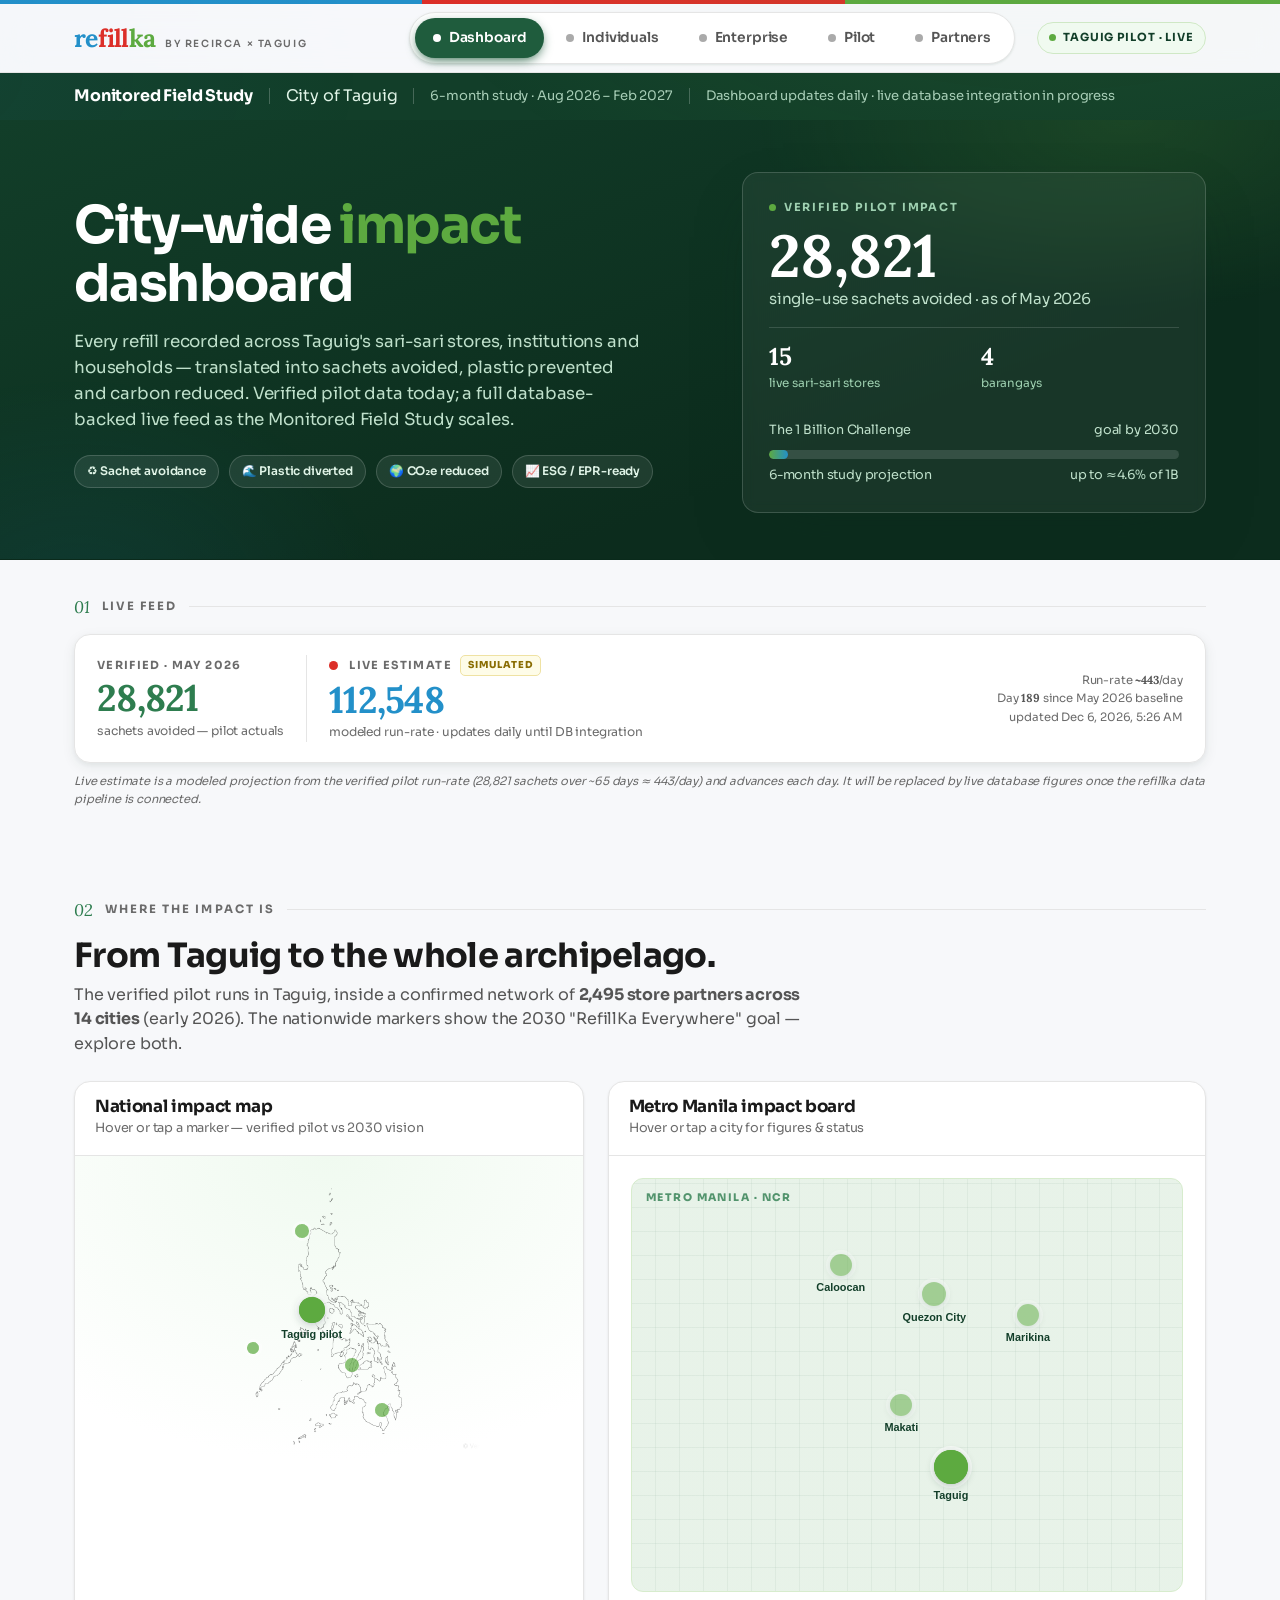
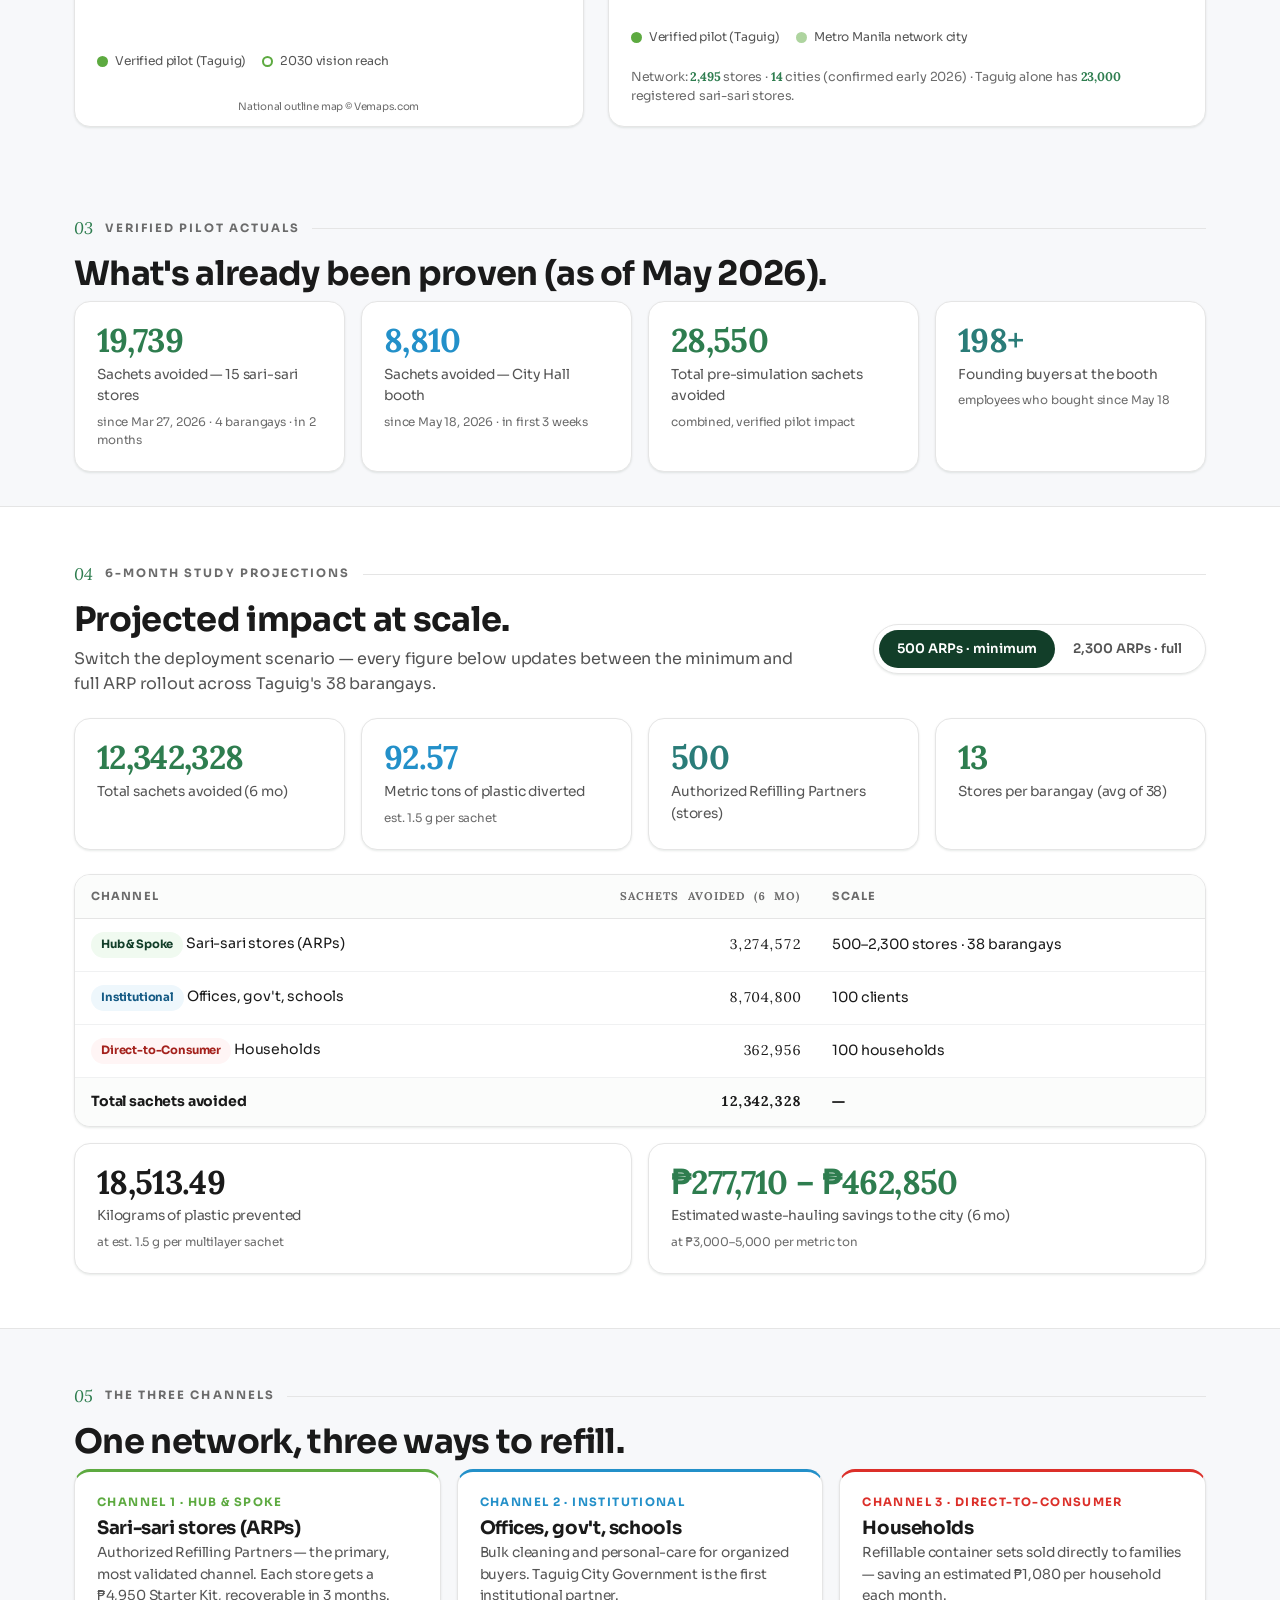
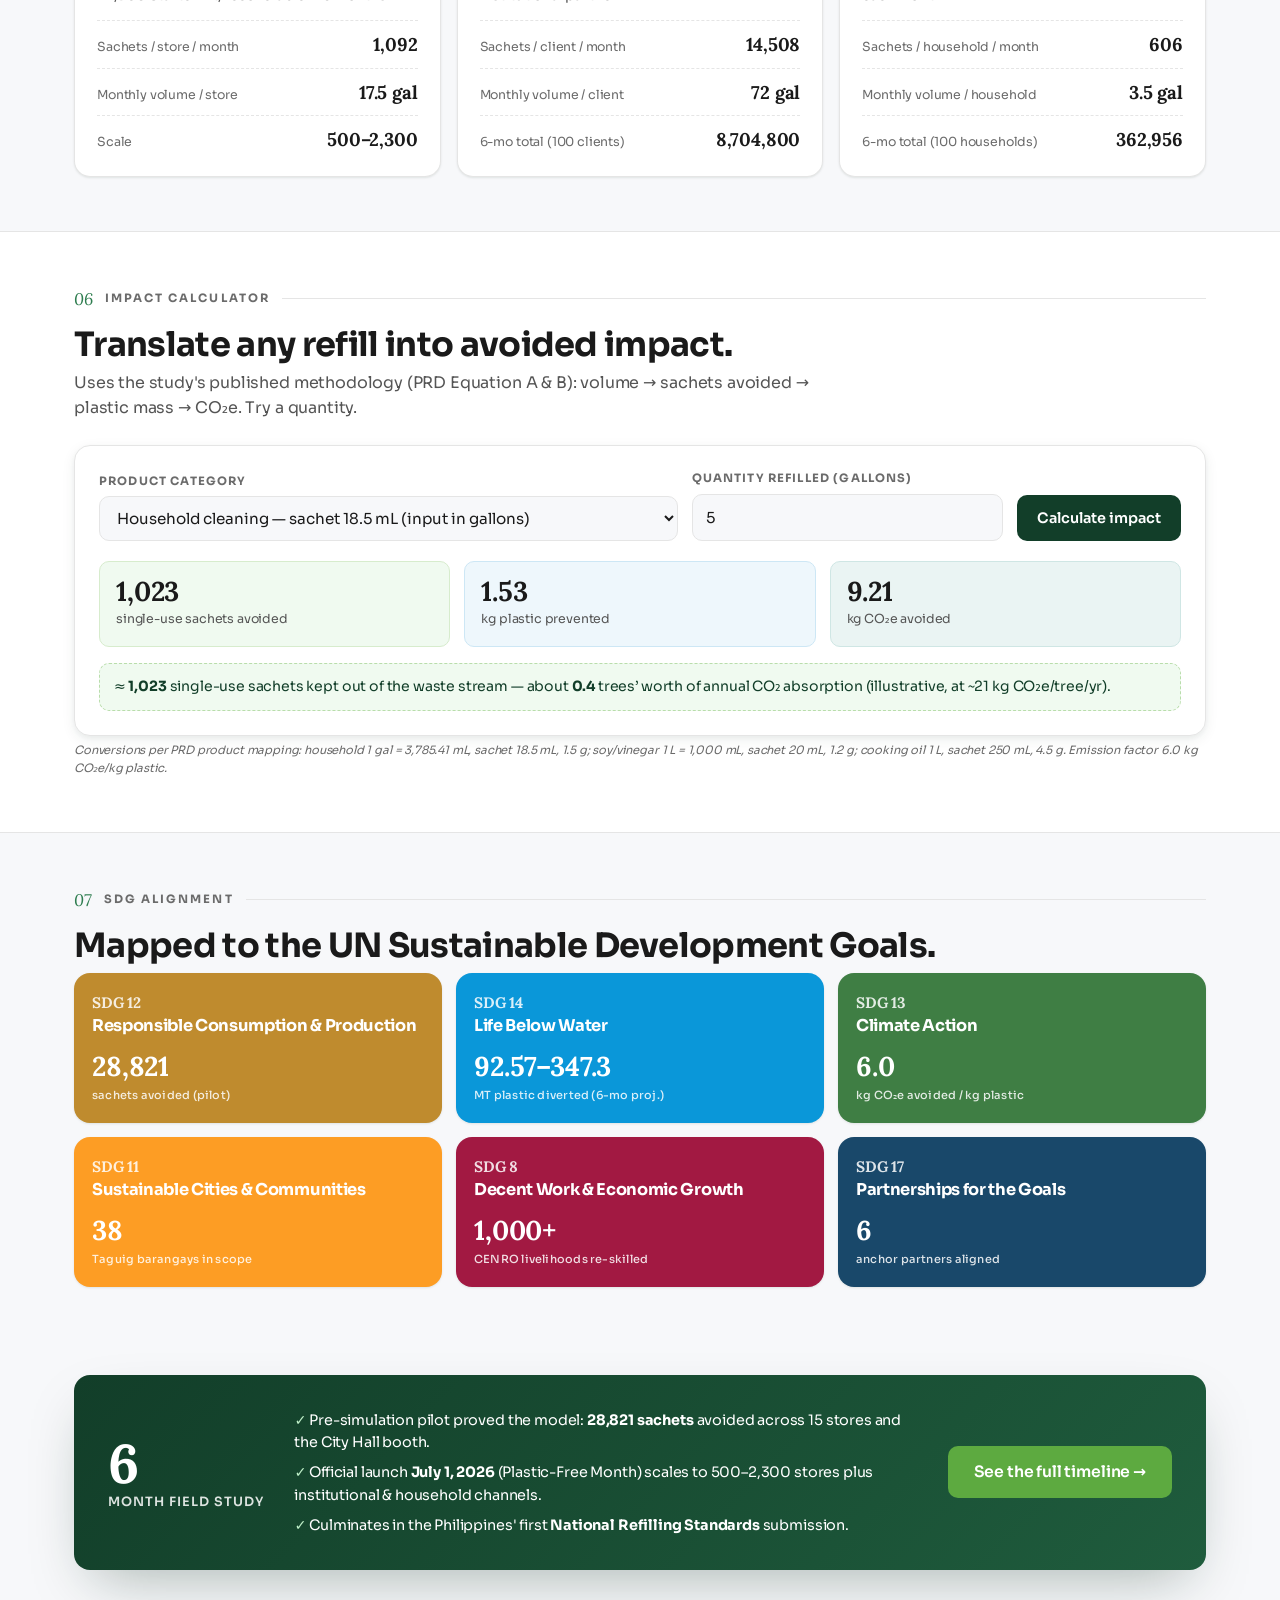
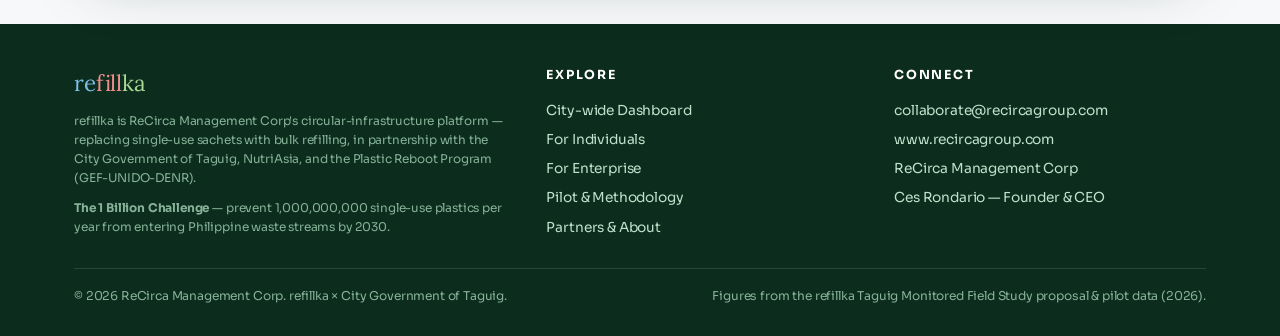
==== dashboard.html @ 2cb36edc "refillka × Taguig — stakeholder-ready public impact site Multi-page static site (Home, Dashboard, In" ====
<!DOCTYPE html>
<html lang="en">
<head>
  <meta charset="UTF-8">
  <meta name="viewport" content="width=device-width, initial-scale=1.0">
  <title>City-wide Impact Dashboard — refillka × Taguig</title>
  <meta name="description" content="Live, city-wide refilling impact for the refillka × Taguig Monitored Field Study: verified pilot actuals, 6-month projections, channel breakdown, an impact calculator, the interactive Philippines impact map, and SDG alignment.">
  <link rel="icon" href="assets/favicon.svg" type="image/svg+xml">
  <link rel="preconnect" href="https://fonts.googleapis.com">
  <link rel="preconnect" href="https://fonts.gstatic.com" crossorigin>
  <link href="https://fonts.googleapis.com/css2?family=Lora:ital,wght@0,500;0,600;0,700;1,500;1,600&family=Sora:wght@400;500;600;700;800&display=swap" rel="stylesheet">
  <link rel="stylesheet" href="styles.css">
</head>
<body>
  <div class="accent-bar"></div>
  <header class="site-header">
    <div class="wrap header-inner">
      <a href="index.html" class="brand" aria-label="refillka home">
        <span class="wordmark"><span class="re">re</span><span class="fill">fill</span><span class="ka">ka</span></span>
        <span class="by">by ReCirca × Taguig</span>
      </a>
      <nav class="tabs" aria-label="Primary">
        <a href="dashboard.html"   class="tab active" data-tab="dashboard" aria-current="page"><span class="dot"></span>Dashboard</a>
        <a href="individuals.html" class="tab" data-tab="individuals"><span class="dot"></span>Individuals</a>
        <a href="enterprise.html"  class="tab" data-tab="enterprise"><span class="dot"></span>Enterprise</a>
        <a href="pilot.html"       class="tab" data-tab="pilot"><span class="dot"></span>Pilot</a>
        <a href="partners.html"    class="tab" data-tab="partners"><span class="dot"></span>Partners</a>
      </nav>
      <span class="pilot-badge"><span class="live"></span>Taguig Pilot · Live</span>
    </div>
  </header>

  <div class="context-strip">
    <div class="wrap">
      <strong>Monitored Field Study</strong>
      <span class="sep"></span><span>City of Taguig</span>
      <span class="sep"></span><span class="muted">6-month study · Aug 2026 – Feb 2027</span>
      <span class="sep"></span><span class="muted">Dashboard updates daily · live database integration in progress</span>
    </div>
  </div>

  <main>
    <!-- HERO -->
    <section class="hero">
      <div class="wrap">
        <div class="hero-grid">
          <div>
            <h1 data-reveal>City-wide <span class="accent">impact</span> dashboard</h1>
            <p class="lead" data-reveal data-reveal-delay="100">Every refill recorded across Taguig's sari-sari stores, institutions and households — translated into sachets avoided, plastic prevented and carbon reduced. Verified pilot data today; a full database-backed live feed as the Monitored Field Study scales.</p>
            <div class="tags" data-reveal data-reveal-delay="180">
              <span class="tag">♻️ Sachet avoidance</span>
              <span class="tag">🌊 Plastic diverted</span>
              <span class="tag">🌍 CO₂e reduced</span>
              <span class="tag">📈 ESG / EPR-ready</span>
            </div>
          </div>
          <div class="counter-card" data-reveal data-reveal-delay="120">
            <div class="kicker"><span class="live"></span> Verified pilot impact</div>
            <div class="big serif" data-count="28821">28,821</div>
            <div class="unit">single-use sachets avoided · as of May 2026</div>
            <div class="sub">
              <div><b data-count="15">15</b><span>live sari-sari stores</span></div>
              <div><b data-count="4">4</b><span>barangays</span></div>
            </div>
            <div class="challenge">
              <div class="row"><span>The 1 Billion Challenge</span><span>goal by 2030</span></div>
              <div class="bar"><div class="fill" data-pct="4.63"></div></div>
              <div class="row" style="margin-top:7px"><span>6-month study projection</span><span>up to ≈4.6% of 1B</span></div>
            </div>
          </div>
        </div>
      </div>
    </section>

    <!-- LIVE TICKER -->
    <section class="block tight">
      <div class="wrap">
        <div class="eyebrow"><span class="num">01</span><span class="label">Live feed</span><span class="line"></span></div>
        <div data-live-ticker data-reveal></div>
      </div>
    </section>

    <!-- IMPACT MAP -->
    <section class="block">
      <div class="wrap">
        <div class="eyebrow"><span class="num">02</span><span class="label">Where the impact is</span><span class="line"></span></div>
        <h2 class="sec-title">From Taguig to the whole archipelago.</h2>
        <p class="sec-sub mb-24">The verified pilot runs in Taguig, inside a confirmed network of <strong>2,495 store partners across 14 cities</strong> (early 2026). The nationwide markers show the 2030 "RefillKa Everywhere" goal — explore both.</p>
        <div class="map-grid">
          <div class="map-card" data-reveal>
            <div class="mc-head"><h3>National impact map</h3><p>Hover or tap a marker — verified pilot vs 2030 vision</p></div>
            <figure class="nat-fig">
              <div class="nat-img" data-ph-map>
                <img src="assets/PH_Map.png" alt="Map of the Philippines showing the Taguig pilot and nationwide RefillKa Everywhere vision markers">
              </div>
            </figure>
            <div class="map-legend">
              <span class="lg"><i style="background:var(--green)"></i> Verified pilot (Taguig)</span>
              <span class="lg"><i style="border:2px solid var(--green); background:transparent"></i> 2030 vision reach</span>
            </div>
            <p class="nat-credit">National outline map © Vemaps.com</p>
          </div>
          <div class="map-card" data-reveal data-reveal-delay="120">
            <div class="mc-head"><h3>Metro Manila impact board</h3><p>Hover or tap a city for figures &amp; status</p></div>
            <div class="metro-wrap" data-metro-map></div>
            <div class="map-legend">
              <span class="lg"><i style="background:var(--green)"></i> Verified pilot (Taguig)</span>
              <span class="lg"><i style="background:var(--green); opacity:.5"></i> Metro Manila network city</span>
            </div>
            <p class="map-foot">Network: <b>2,495</b> stores · <b>14</b> cities (confirmed early 2026) · Taguig alone has <b>23,000</b> registered sari-sari stores.</p>
          </div>
        </div>
      </div>
    </section>

    <!-- PILOT ACTUALS -->
    <section class="block tight">
      <div class="wrap">
        <div class="eyebrow"><span class="num">03</span><span class="label">Verified pilot actuals</span><span class="line"></span></div>
        <h2 class="sec-title mb-24">What's already been proven (as of May 2026).</h2>
        <div class="stat-grid cols-4">
          <div class="card metric accent-green" data-reveal><div class="val serif" data-count="19927">19,927</div><div class="lbl">Sachets avoided — 15 sari-sari stores</div><div class="note">since Mar 27, 2026 · 4 barangays · in 2 months</div></div>
          <div class="card metric accent-blue" data-reveal><div class="val serif" data-count="8894">8,894</div><div class="lbl">Sachets avoided — City Hall booth</div><div class="note">since May 18, 2026 · in first 3 weeks</div></div>
          <div class="card metric accent-green" data-reveal><div class="val serif" data-count="28821">28,821</div><div class="lbl">Total pre-simulation sachets avoided</div><div class="note">combined, verified pilot impact</div></div>
          <div class="card metric accent-teal" data-reveal><div class="val serif" data-count="200" data-suffix="+">200+</div><div class="lbl">Founding buyers at the booth</div><div class="note">employees who bought since May 18</div></div>
        </div>
      </div>
    </section>

    <!-- PROJECTIONS + SCENARIO -->
    <section class="block" style="background:#fff; border-top:1px solid var(--border); border-bottom:1px solid var(--border);">
      <div class="wrap">
        <div class="eyebrow"><span class="num">04</span><span class="label">6-month study projections</span><span class="line"></span></div>
        <div class="scenario-head">
          <div>
            <h2 class="sec-title">Projected impact at scale.</h2>
            <p class="sec-sub">Switch the deployment scenario — every figure below updates between the minimum and full ARP rollout across Taguig's 38 barangays.</p>
          </div>
          <div class="scenario" role="group" aria-label="Deployment scenario">
            <button data-scenario="500" class="active">500 ARPs · minimum</button>
            <button data-scenario="2300">2,300 ARPs · full</button>
          </div>
        </div>
        <div class="stat-grid cols-4 mb-24">
          <div class="card metric accent-green" data-reveal><div class="val serif" data-scn data-v500="12,342,328" data-v2300="46,303,400">12,342,328</div><div class="lbl">Total sachets avoided (6 mo)</div></div>
          <div class="card metric accent-blue" data-reveal><div class="val serif" data-scn data-v500="92.57" data-v2300="347.3">92.57</div><div class="lbl">Metric tons of plastic diverted</div><div class="note">est. 1.5 g per sachet</div></div>
          <div class="card metric accent-teal" data-reveal><div class="val serif" data-scn data-v500="500" data-v2300="2,300">500</div><div class="lbl">Authorized Refilling Partners (stores)</div></div>
          <div class="card metric accent-green" data-reveal><div class="val serif" data-scn data-v500="13" data-v2300="60">13</div><div class="lbl">Stores per barangay (avg of 38)</div></div>
        </div>
        <div class="table-wrap" data-reveal>
          <table>
            <thead><tr><th>Channel</th><th class="num">Sachets avoided (6 mo)</th><th>Scale</th></tr></thead>
            <tbody>
              <tr><td><span class="pill green">Hub &amp; Spoke</span> Sari-sari stores (ARPs)</td><td class="num" data-scn data-v500="3,274,572" data-v2300="15,069,600">3,274,572</td><td>500–2,300 stores · 38 barangays</td></tr>
              <tr><td><span class="pill blue">Institutional</span> Offices, gov't, schools</td><td class="num">8,704,800</td><td>100 clients</td></tr>
              <tr><td><span class="pill red">Direct-to-Consumer</span> Households</td><td class="num">362,956</td><td>100 households</td></tr>
              <tr style="font-weight:700; background:#fbfcfb;"><td>Total sachets avoided</td><td class="num" data-scn data-v500="12,342,328" data-v2300="46,303,400">12,342,328</td><td>—</td></tr>
            </tbody>
          </table>
        </div>
        <div class="stat-grid cols-2 mt-16">
          <div class="card metric" data-reveal><div class="val serif" data-scn data-v500="18,513.49" data-v2300="69,455.10">18,513.49</div><div class="lbl">Kilograms of plastic prevented</div><div class="note">at est. 1.5 g per multilayer sachet</div></div>
          <div class="card metric accent-green" data-reveal><div class="val serif"><span data-scn data-v500="₱277,710 – ₱462,850" data-v2300="₱1,041,900 – ₱1,736,500">₱277,710 – ₱462,850</span></div><div class="lbl">Estimated waste-hauling savings to the city (6 mo)</div><div class="note">at ₱3,000–5,000 per metric ton</div></div>
        </div>
      </div>
    </section>

    <!-- CHANNELS -->
    <section class="block">
      <div class="wrap">
        <div class="eyebrow"><span class="num">05</span><span class="label">The three channels</span><span class="line"></span></div>
        <h2 class="sec-title mb-24">One network, three ways to refill.</h2>
        <div class="stat-grid cols-3">
          <div class="card chan hub lift" data-reveal>
            <div class="tagline">Channel 1 · Hub &amp; Spoke</div>
            <h3>Sari-sari stores (ARPs)</h3>
            <p class="desc">Authorized Refilling Partners — the primary, most validated channel. Each store gets a ₱4,950 Starter Kit, recoverable in 3 months.</p>
            <div class="kv">
              <div><span>Sachets / store / month</span><b>1,092</b></div>
              <div><span>Monthly volume / store</span><b>17.5 gal</b></div>
              <div><span>Scale</span><b>500–2,300</b></div>
            </div>
          </div>
          <div class="card chan inst lift" data-reveal data-reveal-delay="90">
            <div class="tagline">Channel 2 · Institutional</div>
            <h3>Offices, gov't, schools</h3>
            <p class="desc">Bulk cleaning and personal-care for organized buyers. Taguig City Government is the first institutional partner.</p>
            <div class="kv">
              <div><span>Sachets / client / month</span><b>14,508</b></div>
              <div><span>Monthly volume / client</span><b>72 gal</b></div>
              <div><span>6-mo total (100 clients)</span><b>8,704,800</b></div>
            </div>
          </div>
          <div class="card chan dtc lift" data-reveal data-reveal-delay="180">
            <div class="tagline">Channel 3 · Direct-to-Consumer</div>
            <h3>Households</h3>
            <p class="desc">Refillable container sets sold directly to families — saving an estimated ₱1,080 per household each month.</p>
            <div class="kv">
              <div><span>Sachets / household / month</span><b>606</b></div>
              <div><span>Monthly volume / household</span><b>3.5 gal</b></div>
              <div><span>6-mo total (100 households)</span><b>362,956</b></div>
            </div>
          </div>
        </div>
      </div>
    </section>

    <!-- CALCULATOR -->
    <section class="block" style="background:#fff; border-top:1px solid var(--border); border-bottom:1px solid var(--border);">
      <div class="wrap">
        <div class="eyebrow"><span class="num">06</span><span class="label">Impact calculator</span><span class="line"></span></div>
        <h2 class="sec-title">Translate any refill into avoided impact.</h2>
        <p class="sec-sub mb-24">Uses the study's published methodology (PRD Equation A &amp; B): volume → sachets avoided → plastic mass → CO₂e. Try a quantity.</p>
        <div class="calc" data-reveal>
          <div class="controls">
            <div class="field">
              <label for="calc-product">Product category</label>
              <select id="calc-product">
                <option value="household">Household cleaning — sachet 18.5 mL (input in gallons)</option>
                <option value="condiments">Soy sauce / vinegar — sachet 20 mL (input in liters)</option>
                <option value="oil">Cooking oil — sachet 250 mL (input in liters)</option>
              </select>
            </div>
            <div class="field">
              <label for="calc-qty">Quantity refilled (<span id="calc-unit">gallons</span>)</label>
              <input id="calc-qty" type="number" min="0" step="0.5" value="5" inputmode="decimal">
            </div>
            <button class="btn" id="calc-go" type="button">Calculate impact</button>
          </div>
          <div class="calc-out">
            <div class="o"><b id="out-sachets">—</b><span>single-use sachets avoided</span></div>
            <div class="o blue"><b id="out-plastic">—</b><span>kg plastic prevented</span></div>
            <div class="o teal"><b id="out-co2">—</b><span>kg CO₂e avoided</span></div>
          </div>
          <p class="equiv" id="calc-equiv"></p>
        </div>
        <p class="src">Conversions per PRD product mapping: household 1 gal = 3,785.41 mL, sachet 18.5 mL, 1.5 g; soy/vinegar 1 L = 1,000 mL, sachet 20 mL, 1.2 g; cooking oil 1 L, sachet 250 mL, 4.5 g. Emission factor 6.0 kg CO₂e/kg plastic.</p>
      </div>
    </section>

    <!-- SDG -->
    <section class="block">
      <div class="wrap">
        <div class="eyebrow"><span class="num">07</span><span class="label">SDG alignment</span><span class="line"></span></div>
        <h2 class="sec-title mb-24">Mapped to the UN Sustainable Development Goals.</h2>
        <div class="sdg-grid">
          <div class="sdg" style="background:#BF8B2E" data-reveal><div><span class="n">SDG 12</span><h4>Responsible Consumption &amp; Production</h4></div><div class="hl">28,821<small>sachets avoided (pilot)</small></div></div>
          <div class="sdg" style="background:#0A97D9" data-reveal data-reveal-delay="60"><div><span class="n">SDG 14</span><h4>Life Below Water</h4></div><div class="hl">92.57–347.3<small>MT plastic diverted (6-mo proj.)</small></div></div>
          <div class="sdg" style="background:#3F7E44" data-reveal data-reveal-delay="120"><div><span class="n">SDG 13</span><h4>Climate Action</h4></div><div class="hl">6.0<small>kg CO₂e avoided / kg plastic</small></div></div>
          <div class="sdg" style="background:#FD9D24" data-reveal data-reveal-delay="60"><div><span class="n">SDG 11</span><h4>Sustainable Cities &amp; Communities</h4></div><div class="hl">38<small>Taguig barangays in scope</small></div></div>
          <div class="sdg" style="background:#A21942" data-reveal data-reveal-delay="120"><div><span class="n">SDG 8</span><h4>Decent Work &amp; Economic Growth</h4></div><div class="hl">1,000+<small>CENRO livelihoods re-skilled</small></div></div>
          <div class="sdg" style="background:#19486A" data-reveal data-reveal-delay="180"><div><span class="n">SDG 17</span><h4>Partnerships for the Goals</h4></div><div class="hl">6<small>anchor partners aligned</small></div></div>
        </div>
      </div>
    </section>

    <!-- TIMELINE TEASER -->
    <section class="block tight">
      <div class="wrap">
        <div class="save-band" data-reveal>
          <div class="num">6<small>month field study</small></div>
          <ul>
            <li>Pre-simulation pilot proved the model: <strong>28,821 sachets</strong> avoided across 15 stores and the City Hall booth.</li>
            <li>Official launch <strong>July 1, 2026</strong> (Plastic-Free Month) scales to 500–2,300 stores plus institutional &amp; household channels.</li>
            <li>Culminates in the Philippines' first <strong>National Refilling Standards</strong> submission.</li>
          </ul>
          <a href="pilot.html" class="btn lg solid-green" style="white-space:nowrap">See the full timeline →</a>
        </div>
      </div>
    </section>
  </main>

  <footer class="site-footer">
    <div class="wrap">
      <div class="footer-grid">
        <div>
          <div class="word"><span class="re">re</span><span class="fill">fill</span><span class="ka">ka</span></div>
          <p class="src-note">refillka is ReCirca Management Corp's circular-infrastructure platform —
          replacing single-use sachets with bulk refilling, in partnership with the City Government of
          Taguig, NutriAsia, and the Plastic Reboot Program (GEF-UNIDO-DENR).</p>
          <p class="src-note"><strong>The 1 Billion Challenge</strong> — prevent 1,000,000,000 single-use
          plastics per year from entering Philippine waste streams by 2030.</p>
        </div>
        <div>
          <h5>Explore</h5>
          <ul>
            <li><a href="dashboard.html">City-wide Dashboard</a></li>
            <li><a href="individuals.html">For Individuals</a></li>
            <li><a href="enterprise.html">For Enterprise</a></li>
            <li><a href="pilot.html">Pilot &amp; Methodology</a></li>
            <li><a href="partners.html">Partners &amp; About</a></li>
          </ul>
        </div>
        <div>
          <h5>Connect</h5>
          <ul>
            <li><a href="mailto:collaborate@recircagroup.com">collaborate@recircagroup.com</a></li>
            <li><a href="https://www.recircagroup.com" target="_blank" rel="noopener">www.recircagroup.com</a></li>
            <li>ReCirca Management Corp</li>
            <li>Ces Rondario — Founder &amp; CEO</li>
          </ul>
        </div>
      </div>
      <div class="foot-bottom">
        <span>© 2026 ReCirca Management Corp. refillka × City Government of Taguig.</span>
        <span>Figures from the refillka Taguig Monitored Field Study proposal &amp; pilot data (2026).</span>
      </div>
    </div>
  </footer>
  <script src="data.js" defer></script>
  <script src="app.js" defer></script>
</body>
</html>
---- styles.css ----
/* ============================================================
   refillka × City of Taguig — Public Impact Site
   Brand tokens per refillka-spec/SPEC.md
   Type: Sora (UI) + Lora (display / serif numerals)
   ============================================================ */

:root {
  /* Core brand */
  --red:#DC2F29; --green:#5DAA40; --blue:#2390C9; --yellow:#F0D709;
  --dark:#1A1A1A; --mid:#555555; --light:#6B6B6B; --border:#E5E5E5; --bg:#F7F8FA;
  --teal:#2A7C78;

  /* Pale tints */
  --red-l:#FFF5F5; --green-l:#F0FAF0; --blue-l:#EEF7FC; --yellow-l:#FEFCE8; --teal-l:#EAF4F3;

  /* Deep forest greens (proposal headers / impact bands) */
  --green-deep:#123E29; --green-deep2:#0C2C1D; --green-mid:#1F5C3D; --green-soft:#2E7D4F;

  /* Channel coding */
  --ch-hub:var(--green); --ch-inst:var(--blue); --ch-dtc:var(--red);

  --radius:16px; --radius-sm:10px;
  --shadow-sm:0 1px 2px rgba(18,62,41,.05), 0 1px 3px rgba(18,62,41,.06);
  --shadow:0 4px 14px rgba(18,62,41,.07), 0 2px 6px rgba(18,62,41,.05);
  --shadow-lg:0 24px 60px -20px rgba(12,44,29,.35);
  --maxw:1180px;
  --ease:cubic-bezier(.22,.61,.36,1);
}

* { box-sizing:border-box; margin:0; padding:0; }
html { scroll-behavior:smooth; -webkit-text-size-adjust:100%; }
body {
  font-family:'Sora', system-ui, sans-serif;
  color:var(--dark); background:var(--bg);
  line-height:1.55; font-size:16px; letter-spacing:-.01em;
  overflow-x:hidden;
  -webkit-font-smoothing:antialiased;
}
h1,h2,h3,h4 { line-height:1.12; letter-spacing:-.02em; font-weight:700; }
.serif { font-family:'Lora', Georgia, serif; font-weight:600; letter-spacing:-.01em; }
a { color:inherit; text-decoration:none; }
img { max-width:100%; display:block; }
::selection { background:var(--green); color:#fff; }

/* Subtle page grain + atmosphere */
body::before {
  content:""; position:fixed; inset:0; z-index:0; pointer-events:none;
  background:
    radial-gradient(1100px 520px at 82% -8%, rgba(93,170,64,.10), transparent 60%),
    radial-gradient(900px 500px at -10% 8%, rgba(35,144,201,.07), transparent 55%);
}
.wrap { max-width:var(--maxw); margin:0 auto; padding:0 24px; position:relative; z-index:1; }

/* ============================================================ Top accent + Header */
.accent-bar { height:4px; background:linear-gradient(90deg,var(--blue) 0 33%,var(--red) 33% 66%,var(--green) 66% 100%); }

.site-header {
  position:sticky; top:0; z-index:50;
  background:rgba(247,248,250,.82); backdrop-filter:blur(14px) saturate(1.4);
  border-bottom:1px solid var(--border);
}
.header-inner { display:flex; align-items:center; gap:22px; min-height:68px; }
.brand { display:flex; align-items:baseline; gap:10px; flex-shrink:0; }
.wordmark { font-family:'Lora',serif; font-weight:700; font-size:1.55rem; letter-spacing:-.03em; }
.wordmark .re{color:var(--blue);} .wordmark .fill{color:var(--red);} .wordmark .ka{color:var(--green);}
.brand .by { font-size:.62rem; text-transform:uppercase; letter-spacing:.16em; color:var(--light); font-weight:600; }

/* Tab nav */
.tabs { display:flex; gap:4px; margin-left:auto; background:#fff; border:1px solid var(--border);
  border-radius:999px; padding:5px; box-shadow:var(--shadow-sm); }
.tab {
  font:inherit; font-size:.86rem; font-weight:600; color:var(--mid);
  border:0; background:transparent; cursor:pointer; padding:9px 18px; border-radius:999px;
  display:flex; align-items:center; gap:8px; transition:color .25s, background .25s; white-space:nowrap;
}
.tab .dot { width:8px; height:8px; border-radius:50%; background:currentColor; opacity:.5; }
.tab[data-tab="dashboard"]{--c:var(--green-mid);}
.tab[data-tab="individuals"]{--c:var(--red);}
.tab[data-tab="enterprise"]{--c:var(--blue);}
.tab[data-tab="pilot"]{--c:var(--teal);}
.tab[data-tab="partners"]{--c:#8a6d04;}
.tab:hover { color:var(--dark); }
.tab:focus-visible, .btn:focus-visible, .scenario button:focus-visible,
.nav-card:focus-visible, .city-node:focus-visible,
.field select:focus-visible, .field input:focus-visible {
  outline:2px solid var(--green-deep); outline-offset:2px; border-radius:8px;
}
.tab.active { color:#fff; background:var(--c); box-shadow:0 4px 12px -3px var(--c); }
.tab.active .dot { opacity:1; background:#fff; }

.pilot-badge {
  display:inline-flex; align-items:center; gap:7px; flex-shrink:0;
  font-size:.7rem; font-weight:700; text-transform:uppercase; letter-spacing:.08em;
  color:var(--green-deep); background:var(--green-l); border:1px solid #cfe8c5;
  padding:6px 11px; border-radius:999px;
}
.pilot-badge .live { width:7px; height:7px; border-radius:50%; background:var(--green);
  box-shadow:0 0 0 0 rgba(93,170,64,.6); animation:pulse 2s infinite; }
@keyframes pulse { 0%{box-shadow:0 0 0 0 rgba(93,170,64,.55);} 70%{box-shadow:0 0 0 9px rgba(93,170,64,0);} 100%{box-shadow:0 0 0 0 rgba(93,170,64,0);} }

/* ============================================================ Tab context strip */
.context-strip { background:var(--green-deep); color:#dff3e6; }
.context-strip .wrap { display:flex; align-items:center; gap:16px; padding:11px 24px; flex-wrap:wrap; }
.context-strip strong { color:#fff; font-weight:700; }
.context-strip .sep { width:1px; height:16px; background:rgba(255,255,255,.22); }
.context-strip .muted { color:#a7cdb6; font-size:.82rem; }

/* ============================================================ Panels */
.panel { display:none; animation:panelIn .5s var(--ease) both; }
.panel.active { display:block; }
@keyframes panelIn { from{opacity:0; transform:translateY(10px);} to{opacity:1; transform:none;} }

section.block { padding:54px 0; }
section.block.tight { padding:34px 0; }
.eyebrow { display:flex; align-items:center; gap:12px; margin-bottom:14px; }
.eyebrow .num { font-family:'Lora',serif; font-style:italic; color:var(--green-soft); font-size:1.05rem; }
.eyebrow .label { font-size:.72rem; font-weight:700; text-transform:uppercase; letter-spacing:.18em; color:var(--light); }
.eyebrow .line { flex:1; height:1px; background:var(--border); }
h2.sec-title { font-size:clamp(1.5rem,3.2vw,2.1rem); margin-bottom:8px; }
.sec-sub { color:var(--mid); max-width:62ch; font-size:1rem; }

/* ============================================================ HERO (dashboard) */
.hero { position:relative; color:#eafaef; background:
    linear-gradient(160deg,var(--green-deep) 0%, var(--green-deep2) 70%, #08231600 100%),
    var(--green-deep2);
  overflow:hidden; border-bottom:1px solid #0a2a1b; }
.hero::after { content:""; position:absolute; inset:0; pointer-events:none; opacity:.5;
  background:
   radial-gradient(620px 320px at 88% 0%, rgba(93,170,64,.32), transparent 60%),
   radial-gradient(520px 380px at 6% 110%, rgba(35,144,201,.20), transparent 60%); }
.hero .wrap { padding:52px 24px 46px; }
.hero-grid { display:grid; grid-template-columns:1.15fr .85fr; gap:40px; align-items:center; }
.hero h1 { font-size:clamp(2rem,4.6vw,3.25rem); color:#fff; letter-spacing:-.03em; }
.hero h1 .accent { color:var(--green); }
.hero .lead { color:#bfe0cb; margin-top:16px; font-size:1.05rem; max-width:48ch; }
.hero .tags { display:flex; gap:10px; flex-wrap:wrap; margin-top:22px; }
.hero .tag { font-size:.74rem; font-weight:600; padding:6px 12px; border-radius:999px;
  background:rgba(255,255,255,.08); border:1px solid rgba(255,255,255,.16); color:#dff3e6; }

/* The big counter card */
.counter-card { background:rgba(255,255,255,.05); border:1px solid rgba(255,255,255,.16);
  border-radius:var(--radius); padding:26px; backdrop-filter:blur(6px); box-shadow:var(--shadow-lg); }
.counter-card .kicker { font-size:.7rem; font-weight:700; text-transform:uppercase; letter-spacing:.16em; color:#9fd1b1; display:flex; align-items:center; gap:8px; }
.counter-card .kicker .live { width:7px; height:7px; border-radius:50%; background:var(--green); animation:pulse 2s infinite; }
.counter-card .big { font-family:'Lora',serif; font-weight:700; font-size:clamp(2.6rem,6vw,3.7rem); color:#fff; line-height:1; margin:10px 0 2px; }
.counter-card .unit { color:#bfe0cb; font-size:.95rem; }
.counter-card .sub { margin-top:16px; padding-top:16px; border-top:1px solid rgba(255,255,255,.14);
  display:grid; grid-template-columns:1fr 1fr; gap:14px; }
.counter-card .sub b { font-family:'Lora',serif; color:#fff; font-size:1.5rem; display:block; line-height:1.1; }
.counter-card .sub span { color:#9fd1b1; font-size:.74rem; }

/* 1B challenge progress */
.challenge { margin-top:26px; }
.challenge .row { display:flex; justify-content:space-between; align-items:baseline; font-size:.8rem; color:#bfe0cb; }
.challenge .bar { height:9px; border-radius:99px; background:rgba(255,255,255,.13); overflow:hidden; margin-top:9px; }
.challenge .fill { height:100%; width:0; border-radius:99px;
  background:linear-gradient(90deg,var(--green),var(--blue)); transition:width 1.6s var(--ease); }

/* ============================================================ Stat grids / cards */
.stat-grid { display:grid; gap:16px; }
.cols-4 { grid-template-columns:repeat(4,1fr); }
.cols-3 { grid-template-columns:repeat(3,1fr); }
.cols-2 { grid-template-columns:repeat(2,1fr); }

.card { background:#fff; border:1px solid var(--border); border-radius:var(--radius); padding:22px;
  box-shadow:var(--shadow-sm); transition:transform .3s var(--ease), box-shadow .3s var(--ease); position:relative; }
.card.lift:hover { transform:translateY(-4px); box-shadow:var(--shadow); }
.card .ic { width:38px; height:38px; border-radius:10px; display:grid; place-items:center; font-size:1.05rem; margin-bottom:14px; }

.metric .val { font-family:'Lora',serif; font-weight:700; font-size:2.05rem; line-height:1; letter-spacing:-.02em; }
.metric .lbl { color:var(--mid); font-size:.86rem; margin-top:7px; }
.metric .note { color:var(--light); font-size:.74rem; margin-top:6px; }
.metric.accent-green .val{color:var(--green-soft);}
.metric.accent-blue .val{color:var(--blue);}
.metric.accent-red .val{color:var(--red);}
.metric.accent-teal .val{color:var(--teal);}

/* Channel cards */
.chan { border-top:3px solid var(--c); }
.chan.hub{--c:var(--ch-hub);} .chan.inst{--c:var(--ch-inst);} .chan.dtc{--c:var(--ch-dtc);}
.chan .tagline { font-size:.72rem; font-weight:700; text-transform:uppercase; letter-spacing:.12em; color:var(--c); }
.chan h3 { font-size:1.15rem; margin:6px 0 4px; }
.chan .desc { color:var(--mid); font-size:.86rem; }
.chan .kv { margin-top:14px; display:flex; flex-direction:column; gap:9px; }
.chan .kv > div { display:flex; justify-content:space-between; align-items:baseline; border-top:1px dashed var(--border); padding-top:9px; }
.chan .kv b { font-family:'Lora',serif; font-size:1.15rem; }
.chan .kv span { color:var(--light); font-size:.78rem; }

/* pill */
.pill { display:inline-flex; align-items:center; gap:6px; font-size:.72rem; font-weight:700;
  padding:4px 10px; border-radius:999px; }
.pill.green{background:var(--green-l); color:var(--green-deep);}
.pill.blue{background:var(--blue-l); color:#155b85;}
.pill.red{background:var(--red-l); color:#a4221d;}
.pill.yellow{background:var(--yellow-l); color:#8a6d04;}
.pill.teal{background:var(--teal-l); color:#1c5754;}
.pill.gray{background:#eef0f2; color:var(--mid);}

/* ============================================================ Scenario toggle */
.scenario { display:inline-flex; background:#fff; border:1px solid var(--border); border-radius:999px; padding:5px; box-shadow:var(--shadow-sm); }
.scenario button { font:inherit; font-size:.82rem; font-weight:600; border:0; background:transparent; color:var(--mid); cursor:pointer; padding:9px 18px; border-radius:999px; transition:.25s; }
.scenario button.active { background:var(--green-deep); color:#fff; }
.scenario-head { display:flex; flex-wrap:wrap; gap:16px; align-items:center; justify-content:space-between; margin-bottom:22px; }

/* Tables */
.table-wrap { background:#fff; border:1px solid var(--border); border-radius:var(--radius); overflow:hidden; box-shadow:var(--shadow-sm); }
table { width:100%; border-collapse:collapse; font-size:.88rem; }
thead th { text-align:left; font-size:.7rem; text-transform:uppercase; letter-spacing:.1em; color:var(--light);
  font-weight:700; padding:13px 16px; background:#fbfcfb; border-bottom:1px solid var(--border); }
tbody td { padding:13px 16px; border-bottom:1px solid #f0f1f2; }
tbody tr:last-child td { border-bottom:0; }
tbody tr:hover { background:#fafdfb; }
td.num, th.num { text-align:right; font-variant-numeric:tabular-nums; font-family:'Lora',serif; }

/* ============================================================ Timeline */
.timeline { position:relative; margin-top:8px; padding-left:6px; }
.timeline::before { content:""; position:absolute; left:13px; top:6px; bottom:6px; width:2px;
  background:linear-gradient(var(--green),var(--blue)); }
.tl-item { position:relative; padding:0 0 22px 44px; }
.tl-item .node { position:absolute; left:5px; top:2px; width:18px; height:18px; border-radius:50%;
  background:#fff; border:3px solid var(--green-soft); box-shadow:0 0 0 4px var(--bg); }
.tl-item.done .node { background:var(--green); border-color:var(--green); }
.tl-item.live .node { background:var(--blue); border-color:var(--blue); animation:pulse 2s infinite; }
.tl-item .date { font-size:.74rem; font-weight:700; text-transform:uppercase; letter-spacing:.08em; color:var(--green-soft); }
.tl-item .ev { font-weight:600; margin:2px 0 2px; }
.tl-item .meta { color:var(--mid); font-size:.85rem; }

/* ============================================================ SDG cards */
.sdg-grid { display:grid; grid-template-columns:repeat(3,1fr); gap:14px; }
.sdg { color:#fff; border-radius:var(--radius); padding:18px; position:relative; overflow:hidden; min-height:150px;
  display:flex; flex-direction:column; justify-content:space-between; box-shadow:var(--shadow-sm); }
.sdg .n { font-family:'Lora',serif; font-weight:700; font-size:.95rem; opacity:.85; }
.sdg h4 { font-size:1.02rem; margin-top:2px; }
.sdg .hl { font-family:'Lora',serif; font-weight:700; font-size:1.7rem; margin-top:auto; }
.sdg .hl small { font-family:'Sora'; font-weight:500; font-size:.7rem; display:block; opacity:.85; letter-spacing:.02em; }

/* ============================================================ Calculator */
.calc { background:#fff; border:1px solid var(--border); border-radius:var(--radius); padding:24px; box-shadow:var(--shadow); }
.calc .controls { display:grid; grid-template-columns:1.3fr .7fr auto; gap:14px; align-items:end; }
.field label { display:block; font-size:.72rem; font-weight:700; text-transform:uppercase; letter-spacing:.1em; color:var(--light); margin-bottom:6px; }
.field select, .field input { width:100%; font:inherit; font-size:.95rem; padding:11px 13px; border:1px solid var(--border);
  border-radius:var(--radius-sm); background:var(--bg); color:var(--dark); }
.field select:focus, .field input:focus { outline:2px solid var(--green); outline-offset:1px; background:#fff; }
.btn { font:inherit; font-weight:600; font-size:.9rem; cursor:pointer; border:0; border-radius:var(--radius-sm);
  padding:12px 20px; background:var(--green-deep); color:#fff; transition:.25s; }
.btn:hover { background:var(--green-mid); }
.calc-out { display:grid; grid-template-columns:repeat(3,1fr); gap:14px; margin-top:20px; }
.calc-out .o { background:var(--green-l); border:1px solid #d7eccd; border-radius:var(--radius-sm); padding:16px; }
.calc-out .o.blue{background:var(--blue-l); border-color:#cde7f5;}
.calc-out .o.teal{background:var(--teal-l); border-color:#cfe6e4;}
.calc-out .o b { font-family:'Lora',serif; font-size:1.7rem; display:block; line-height:1; }
.calc-out .o span { font-size:.78rem; color:var(--mid); }
.calc .equiv { margin-top:16px; font-size:.88rem; color:var(--green-deep); background:var(--green-l);
  border-radius:var(--radius-sm); padding:12px 14px; border:1px dashed #b9ddab; }

/* ============================================================ Product chips */
.prod-cols { display:grid; grid-template-columns:repeat(3,1fr); gap:16px; }
.prod-group h4 { font-size:.95rem; display:flex; align-items:center; gap:8px; margin-bottom:12px; }
.prod-group h4 .swatch { width:11px; height:11px; border-radius:3px; }
.chips { display:flex; flex-wrap:wrap; gap:8px; }
.chip { font-size:.8rem; font-weight:500; padding:7px 12px; border-radius:8px; background:#fff;
  border:1px solid var(--border); color:var(--dark); }
.chip.soon { color:var(--light); border-style:dashed; }

/* ============================================================ Steps (how it works) */
.steps { display:grid; grid-template-columns:repeat(5,1fr); gap:12px; }
.step { text-align:center; position:relative; }
.step .circle { width:56px; height:56px; border-radius:50%; margin:0 auto 12px; display:grid; place-items:center;
  background:var(--green-l); border:2px solid #cce6bf; color:var(--green-deep); font-family:'Lora',serif; font-weight:700; font-size:1.3rem; }
.step h4 { font-size:.92rem; } .step p { font-size:.78rem; color:var(--mid); margin-top:4px; }
.step:not(:last-child)::after { content:"→"; position:absolute; right:-6px; top:18px; color:var(--light); font-size:1.1rem; }

/* ============================================================ Split / feature rows */
.split { display:grid; grid-template-columns:1fr 1fr; gap:36px; align-items:center; }
.value-list { display:flex; flex-direction:column; gap:14px; }
.value-list .v { display:flex; gap:13px; align-items:flex-start; }
.value-list .v .vic { flex-shrink:0; width:30px; height:30px; border-radius:8px; display:grid; place-items:center; font-size:.95rem; }
.value-list .v h4 { font-size:.98rem; } .value-list .v p { font-size:.86rem; color:var(--mid); margin-top:2px; }

/* CTA / save band */
.save-band { background:linear-gradient(135deg,var(--green-deep),var(--green-mid)); color:#fff;
  border-radius:var(--radius); padding:34px; display:grid; grid-template-columns:auto 1fr auto; gap:30px; align-items:center; box-shadow:var(--shadow-lg); }
.save-band .num { font-family:'Lora',serif; font-weight:700; font-size:clamp(2.4rem,5vw,3.4rem); line-height:1; }
.save-band .num small { display:block; font-family:'Sora'; font-weight:600; font-size:.8rem; opacity:.85; letter-spacing:.08em; text-transform:uppercase; margin-top:6px; }
.save-band ul { list-style:none; display:grid; gap:8px; font-size:.9rem; }
.save-band ul li::before { content:"✓ "; color:#bff0c9; font-weight:700; }
.save-band .ring { width:120px; height:120px; border-radius:50%; border:3px solid rgba(255,255,255,.3);
  display:grid; place-items:center; text-align:center; }
.save-band .ring b { font-family:'Lora',serif; font-size:2rem; line-height:.9; }
.save-band .ring span { font-size:.62rem; text-transform:uppercase; letter-spacing:.1em; opacity:.85; }

/* Ideal-for grid */
.ideal { display:grid; grid-template-columns:repeat(5,1fr); gap:10px; }
.ideal .i { background:#fff; border:1px solid var(--border); border-radius:var(--radius-sm); padding:14px 10px; text-align:center; font-size:.8rem; font-weight:500; box-shadow:var(--shadow-sm); }
.ideal .i .ig { font-size:1.3rem; display:block; margin-bottom:6px; }

/* Points / membership card */
.circa-card { background:linear-gradient(135deg,#0f3324,#1c5a3b); color:#eafaef; border-radius:var(--radius);
  padding:22px; box-shadow:var(--shadow-lg); position:relative; overflow:hidden; }
.circa-card::after { content:""; position:absolute; right:-30px; top:-30px; width:160px; height:160px; border-radius:50%;
  background:radial-gradient(circle,rgba(93,170,64,.4),transparent 70%); }
.circa-card .top { display:flex; justify-content:space-between; align-items:flex-start; }
.circa-card .id { font-size:.7rem; letter-spacing:.18em; text-transform:uppercase; color:#9fd1b1; font-weight:700; }
.circa-card .leaf { width:30px; height:30px; border-radius:8px; background:rgba(255,255,255,.12); display:grid; place-items:center; }
.circa-card h3 { margin:14px 0 2px; }
.circa-card .feat { list-style:none; margin-top:14px; display:grid; gap:9px; font-size:.86rem; }
.circa-card .feat li { display:flex; gap:9px; align-items:flex-start; }
.circa-card .feat li::before { content:""; width:7px; height:7px; border-radius:50%; background:var(--green); margin-top:7px; flex-shrink:0; }

.phase-note { background:var(--yellow-l); border:1px solid #f0e4a6; border-radius:var(--radius-sm); padding:13px 15px; font-size:.85rem; color:#7a5f04; display:flex; gap:10px; }
.phase-note b{color:#5e4a02;}

/* Partner logos strip */
.partners { display:flex; flex-wrap:wrap; gap:12px; }
.partners .p { background:#fff; border:1px solid var(--border); border-radius:999px; padding:9px 16px; font-size:.82rem; font-weight:600; color:var(--mid); box-shadow:var(--shadow-sm); display:flex; align-items:center; gap:8px; }
.partners .p .role { color:var(--light); font-weight:500; font-size:.72rem; }

/* Admin roles */
.roles { display:grid; grid-template-columns:repeat(5,1fr); gap:12px; }
.role { background:#fff; border:1px solid var(--border); border-left:3px solid var(--blue); border-radius:var(--radius-sm); padding:14px; box-shadow:var(--shadow-sm); }
.role h4 { font-size:.9rem; } .role p { font-size:.76rem; color:var(--mid); margin-top:4px; }

/* ============================================================ Footer */
.site-footer { background:var(--green-deep2); color:#bfe0cb; margin-top:20px; }
.site-footer .wrap { padding:42px 24px 30px; }
.footer-grid { display:grid; grid-template-columns:1.4fr 1fr 1fr; gap:36px; }
.site-footer h5 { color:#fff; font-size:.78rem; text-transform:uppercase; letter-spacing:.14em; margin-bottom:14px; }
.site-footer a:hover { color:#fff; }
.site-footer .word { font-family:'Lora',serif; font-size:1.4rem; }
.site-footer .word .re{color:#7cc0e8;} .site-footer .word .fill{color:#ef8e8b;} .site-footer .word .ka{color:#a8d894;}
.site-footer ul { list-style:none; display:grid; gap:8px; font-size:.86rem; }
.foot-bottom { border-top:1px solid rgba(255,255,255,.12); margin-top:30px; padding-top:18px;
  display:flex; flex-wrap:wrap; gap:14px; justify-content:space-between; font-size:.76rem; color:#86b298; }
.src-note { font-size:.75rem; color:#86b298; margin-top:10px; line-height:1.6; }

/* ============================================================ Reveal animation */
[data-reveal] { opacity:0; transform:translateY(16px); }
[data-reveal].in { opacity:1; transform:none; transition:opacity .6s var(--ease), transform .6s var(--ease); }

/* ============================================================ Home hero variant */
.home-hero { position:relative; color:#eafaef; background:
    linear-gradient(165deg,var(--green-deep) 0%, var(--green-deep2) 100%); overflow:hidden; border-bottom:1px solid #0a2a1b; }
.home-hero::after { content:""; position:absolute; inset:0; pointer-events:none; opacity:.6;
  background:radial-gradient(720px 420px at 85% -10%, rgba(93,170,64,.30), transparent 60%),
   radial-gradient(560px 420px at 0% 120%, rgba(35,144,201,.18), transparent 60%); }
.home-hero .wrap { padding:74px 24px 62px; position:relative; z-index:1; }
.home-hero .kick { font-size:.74rem; font-weight:700; text-transform:uppercase; letter-spacing:.2em; color:#9fd1b1; }
.home-hero h1 { font-size:clamp(2.4rem,6vw,4.1rem); color:#fff; margin-top:14px; max-width:16ch; }
.home-hero h1 .accent { color:var(--green); } .home-hero h1 .accent2{ color:#7cc0e8; }
.home-hero .lede { color:#bfe0cb; font-size:1.15rem; margin-top:20px; max-width:54ch; }

/* ============================================================ Utilities */
.lede { font-size:1.12rem; color:var(--mid); max-width:64ch; }
.muted { color:var(--light); } .center { text-align:center; }
.mt-8{margin-top:8px;} .mt-16{margin-top:16px;} .mt-24{margin-top:24px;} .mt-32{margin-top:32px;}
.mb-0{margin-bottom:0;} .mb-16{margin-bottom:16px;} .mb-24{margin-bottom:24px;}
.divider { height:1px; background:var(--border); margin:40px 0; }
.grid { display:grid; gap:16px; } .auto-3{grid-template-columns:repeat(auto-fit,minmax(220px,1fr));}
.flex { display:flex; gap:12px; flex-wrap:wrap; align-items:center; }
.between { justify-content:space-between; }

.btn.lg { padding:14px 26px; font-size:.98rem; }
.btn.ghost { background:transparent; border:1.5px solid rgba(255,255,255,.4); color:#fff; }
.btn.ghost:hover { background:rgba(255,255,255,.12); }
.btn.solid-green { background:var(--green); } .btn.solid-green:hover{ background:#4f9636; }
.cta-row { display:flex; gap:12px; flex-wrap:wrap; margin-top:28px; }

/* readable narrative column */
.prose { max-width:74ch; }
.prose p { color:var(--mid); margin-bottom:14px; }
.prose h3 { font-size:1.15rem; margin:26px 0 8px; }
.prose ul { margin:0 0 14px 20px; color:var(--mid); } .prose li { margin-bottom:7px; }
.prose strong { color:var(--dark); }

/* callout (proposal "why this matters") */
.callout { border-left:4px solid var(--green-soft); background:var(--green-l); border-radius:0 var(--radius-sm) var(--radius-sm) 0;
  padding:16px 20px; margin:18px 0; }
.callout.blue { border-color:var(--blue); background:var(--blue-l); }
.callout.yellow { border-color:var(--yellow); background:var(--yellow-l); }
.callout h4 { font-size:.95rem; margin-bottom:5px; } .callout p { font-size:.9rem; color:var(--mid); margin:0; }

/* confidential ribbon (pilot financials) */
.conf-banner { display:flex; align-items:center; gap:12px; background:#2a1b1a; color:#ffd9d6; border:1px solid #5a2c29;
  border-radius:var(--radius-sm); padding:13px 18px; font-size:.85rem; }
.conf-banner .tagx { font-size:.66rem; font-weight:800; letter-spacing:.14em; text-transform:uppercase; background:var(--red); color:#fff; padding:3px 9px; border-radius:5px; }

/* section heading helper for content pages */
.page-head { background:#fff; border-bottom:1px solid var(--border); }
.page-head .wrap { padding:40px 24px 34px; }
.page-head h1 { font-size:clamp(1.8rem,4vw,2.6rem); }
.page-head .crumb { font-size:.74rem; font-weight:700; text-transform:uppercase; letter-spacing:.16em; margin-bottom:12px; }
.page-head.audience-ind .crumb{color:var(--red);} .page-head.audience-ent .crumb{color:var(--blue);}
.page-head.audience-all .crumb{color:var(--green-soft);} .page-head.audience-pilot .crumb{color:var(--teal);}

/* mini quick-nav cards (home → sections) */
.nav-cards { display:grid; grid-template-columns:repeat(3,1fr); gap:16px; }
.nav-card { display:block; background:#fff; border:1px solid var(--border); border-top:3px solid var(--c,var(--green)); border-radius:var(--radius);
  padding:24px; box-shadow:var(--shadow-sm); transition:transform .3s var(--ease), box-shadow .3s var(--ease); }
.nav-card:hover { transform:translateY(-4px); box-shadow:var(--shadow); }
.nav-card .nic { font-size:1.6rem; } .nav-card h3 { margin:12px 0 6px; font-size:1.2rem; }
.nav-card p { color:var(--mid); font-size:.88rem; } .nav-card .go { color:var(--c,var(--green)); font-weight:700; font-size:.85rem; margin-top:14px; display:inline-block; }
.nav-card.ind{--c:var(--red);} .nav-card.ent{--c:var(--blue);} .nav-card.all{--c:var(--green-soft);} .nav-card.pilot{--c:var(--teal);} .nav-card.partners{--c:var(--yellow);}

/* source citation tag */
.src { font-size:.72rem; color:var(--light); font-style:italic; margin-top:6px; }
sup.cite { color:var(--green-soft); font-weight:700; font-size:.7em; cursor:help; }

/* ============================================================ Live ticker */
.live-ticker { background:#fff; border:1px solid var(--border); border-radius:var(--radius); padding:20px 22px;
  box-shadow:var(--shadow); display:grid; grid-template-columns:auto 1px 1fr auto; gap:22px; align-items:center; }
.live-ticker .lt-block .lt-head { display:flex; align-items:center; gap:8px; font-size:.7rem; font-weight:700;
  text-transform:uppercase; letter-spacing:.12em; color:var(--light); }
.live-ticker .lt-block .lt-val { font-family:'Lora',serif; font-weight:700; font-size:2.3rem; line-height:1; margin-top:6px; letter-spacing:-.02em; }
.live-ticker .lt-block .lt-sub { font-size:.76rem; color:var(--light); margin-top:5px; }
.live-ticker .lt-rule { width:1px; align-self:stretch; background:var(--border); }
.live-ticker .verified .lt-val { color:var(--green-soft); }
.live-ticker .estimate .lt-val { color:var(--blue); }
.live-dot { width:9px; height:9px; border-radius:50%; background:var(--red); box-shadow:0 0 0 0 rgba(220,47,41,.55); animation:pulse-red 1.8s infinite; }
@keyframes pulse-red { 0%{box-shadow:0 0 0 0 rgba(220,47,41,.5);} 70%{box-shadow:0 0 0 8px rgba(220,47,41,0);} 100%{box-shadow:0 0 0 0 rgba(220,47,41,0);} }
.live-ticker .lt-meta { text-align:right; font-size:.72rem; color:var(--light); line-height:1.6; }
.live-ticker .lt-meta b { color:var(--mid); font-family:'Lora',serif; }
.sim-note { font-size:.72rem; color:var(--light); font-style:italic; margin-top:10px; }
.sim-tag { display:inline-block; font-size:.6rem; font-weight:800; letter-spacing:.1em; text-transform:uppercase;
  color:#8a6d04; background:var(--yellow-l); border:1px solid #efe2a3; padding:2px 7px; border-radius:5px; vertical-align:middle; }

/* ============================================================ Impact map */
.map-grid { display:grid; grid-template-columns:.92fr 1.08fr; gap:24px; align-items:stretch; }
.map-card { background:#fff; border:1px solid var(--border); border-radius:var(--radius); box-shadow:var(--shadow-sm); overflow:visible; display:flex; flex-direction:column; }
.map-card .mc-head { padding:16px 20px; border-bottom:1px solid var(--border); }
.map-card .mc-head h3 { font-size:1.05rem; } .map-card .mc-head p { font-size:.8rem; color:var(--light); margin-top:2px; }

/* National locator (interactive) */
.nat-fig { position:relative; padding:18px; text-align:center; flex:1;
  background:radial-gradient(120% 90% at 50% 0%, var(--green-l), #fff 70%); border-radius:0 0 var(--radius) var(--radius); }
.nat-img { position:relative; display:inline-block; width:100%; max-width:380px; margin:0 auto; }
.nat-img img { width:100%; display:block; filter:saturate(0); opacity:.6; }
/* mask the in-image corner watermark subtly */
.nat-img::after { content:""; position:absolute; right:0; bottom:0; width:34%; height:6%;
  background:linear-gradient(90deg,transparent,#fff 70%); pointer-events:none; }
@keyframes ping { 0%{transform:scale(1); opacity:.7;} 75%,100%{transform:scale(3.2); opacity:0;} }
.ncr-marker { position:absolute; width:18px; height:18px; transform:translate(-50%,-50%); }
.ncr-marker::before { content:""; position:absolute; inset:0; border-radius:50%; background:var(--green);
  box-shadow:0 0 0 4px rgba(93,170,64,.25), 0 2px 8px rgba(18,62,41,.4); }
.ncr-marker::after { content:""; position:absolute; inset:0; border-radius:50%; background:var(--green);
  animation:ping 2.2s cubic-bezier(0,0,.2,1) infinite; }
.nat-credit { font-size:.64rem; color:var(--light); text-align:center; padding:8px 0 12px; }

/* network (non-lead) metro nodes read as secondary to the verified pilot */
.city-node:not(.lead):not(.vision) .blip { opacity:.5; }
/* vision markers (national, illustrative) */
.city-node.vision .blip { background:transparent; border:2px solid var(--green); box-shadow:0 0 0 3px rgba(255,255,255,.6); opacity:.7; }
.city-node.vision .blip::after { content:""; position:absolute; inset:-2px; border-radius:50%; border:1px dashed rgba(93,170,64,.5); }

/* Metro Manila interactive board */
.metro-wrap { position:relative; padding:22px; }
.metro-board { position:relative; width:100%; aspect-ratio:4/3; border-radius:12px;
  background:
    linear-gradient(0deg, rgba(18,62,41,.04), rgba(18,62,41,.04)),
    repeating-linear-gradient(0deg, transparent 0 23px, rgba(18,62,41,.05) 23px 24px),
    repeating-linear-gradient(90deg, transparent 0 23px, rgba(18,62,41,.05) 23px 24px),
    var(--green-l);
  border:1px solid #d7eccd; overflow:visible; }
.metro-board .mb-title { position:absolute; left:14px; top:11px; font-size:.66rem; font-weight:800; letter-spacing:.14em;
  text-transform:uppercase; color:var(--green-soft); opacity:.8; }
.city-node { position:absolute; transform:translate(-50%,-50%); border:0; background:transparent; cursor:pointer; padding:0; }
.city-node .blip { display:block; border-radius:50%; position:relative; transition:transform .25s var(--ease); }
.city-node .blip::after { content:""; position:absolute; inset:0; border-radius:50%; }
.city-node[data-status="green"] .blip { background:var(--green); }
.city-node[data-status="blue"]  .blip { background:var(--blue); }
.city-node[data-status="red"]   .blip { background:var(--red); }
.city-node.lead .blip::after { animation:ping 2.4s cubic-bezier(0,0,.2,1) infinite; background:inherit; }
.city-node .blip { box-shadow:0 2px 8px rgba(18,62,41,.28), 0 0 0 4px rgba(255,255,255,.7); }
.city-node:hover .blip, .city-node:focus-visible .blip { transform:scale(1.18); }
.city-node:focus-visible { outline:2px solid var(--green-deep); outline-offset:4px; border-radius:50%; }
.city-node .cn-name { position:absolute; left:50%; top:calc(100% + 5px); transform:translateX(-50%); white-space:nowrap;
  font-size:.68rem; font-weight:700; color:var(--green-deep); }
.city-node.lead .cn-name { color:var(--green-deep); }

/* popover */
.city-pop { position:absolute; z-index:5; min-width:190px; max-width:230px; background:#fff; border:1px solid var(--border);
  border-radius:12px; box-shadow:var(--shadow-lg); padding:14px; transform:translate(-50%,calc(-100% - 16px));
  opacity:0; pointer-events:none; transition:opacity .2s; }
.city-pop.show { opacity:1; }
.city-pop::after { content:""; position:absolute; left:50%; bottom:-7px; width:14px; height:14px; background:#fff;
  border-right:1px solid var(--border); border-bottom:1px solid var(--border); transform:translateX(-50%) rotate(45deg); }
/* flip below the marker (for markers near the top edge) */
.city-pop.flip { transform:translate(-50%, 16px); }
.city-pop.flip::after { top:-7px; bottom:auto; border:0; border-left:1px solid var(--border); border-top:1px solid var(--border); }
.city-pop h4 { font-size:1rem; display:flex; align-items:center; justify-content:space-between; gap:8px; }
.city-pop .cp-val { font-family:'Lora',serif; font-weight:700; font-size:1.7rem; line-height:1; margin:8px 0 2px; }
.city-pop .cp-lbl { font-size:.72rem; color:var(--light); }
.city-pop .cp-sub { font-size:.78rem; color:var(--mid); margin-top:8px; border-top:1px solid var(--border); padding-top:8px; }

.map-legend { display:flex; flex-wrap:wrap; gap:16px; padding:14px 22px 20px; }
.map-legend .lg { display:flex; align-items:center; gap:7px; font-size:.76rem; color:var(--mid); }
.map-legend .lg i { width:11px; height:11px; border-radius:50%; }
.map-foot { padding:0 22px 20px; font-size:.78rem; color:var(--light); }
.map-foot b { color:var(--green-soft); font-family:'Lora',serif; }

/* ============================================================ Responsive */
@media (max-width:960px){
  .hero-grid,.split{grid-template-columns:1fr; gap:28px;}
  .cols-4{grid-template-columns:repeat(2,1fr);}
  .sdg-grid,.prod-cols{grid-template-columns:repeat(2,1fr);}
  .steps{grid-template-columns:repeat(2,1fr); gap:20px;} .step:not(:last-child)::after{display:none;}
  .ideal,.roles{grid-template-columns:repeat(3,1fr);}
  .calc .controls,.calc-out{grid-template-columns:1fr;}
  .save-band{grid-template-columns:1fr; text-align:left;}
  .footer-grid{grid-template-columns:1fr;}
  .map-grid{grid-template-columns:1fr;}
  .nav-cards{grid-template-columns:1fr;}
  .live-ticker{grid-template-columns:1fr; gap:16px; text-align:left;} .live-ticker .lt-rule{display:none;} .live-ticker .lt-meta{text-align:left;}
}
@media (max-width:680px){
  .wrap{padding:0 16px;} .header-inner{flex-wrap:wrap; min-height:0; padding:10px 0; gap:12px;}
  .tabs{margin-left:0; order:3; width:100%; justify-content:space-between;} .tab{flex:1; justify-content:center; padding:9px 8px;}
  .pilot-badge{order:2;}
  .cols-3,.cols-2,.cols-4{grid-template-columns:1fr;}
  .sdg-grid,.prod-cols,.ideal,.roles{grid-template-columns:repeat(2,1fr);}
  .context-strip .wrap{font-size:.82rem;}
  .counter-card .sub{grid-template-columns:1fr 1fr;}
}
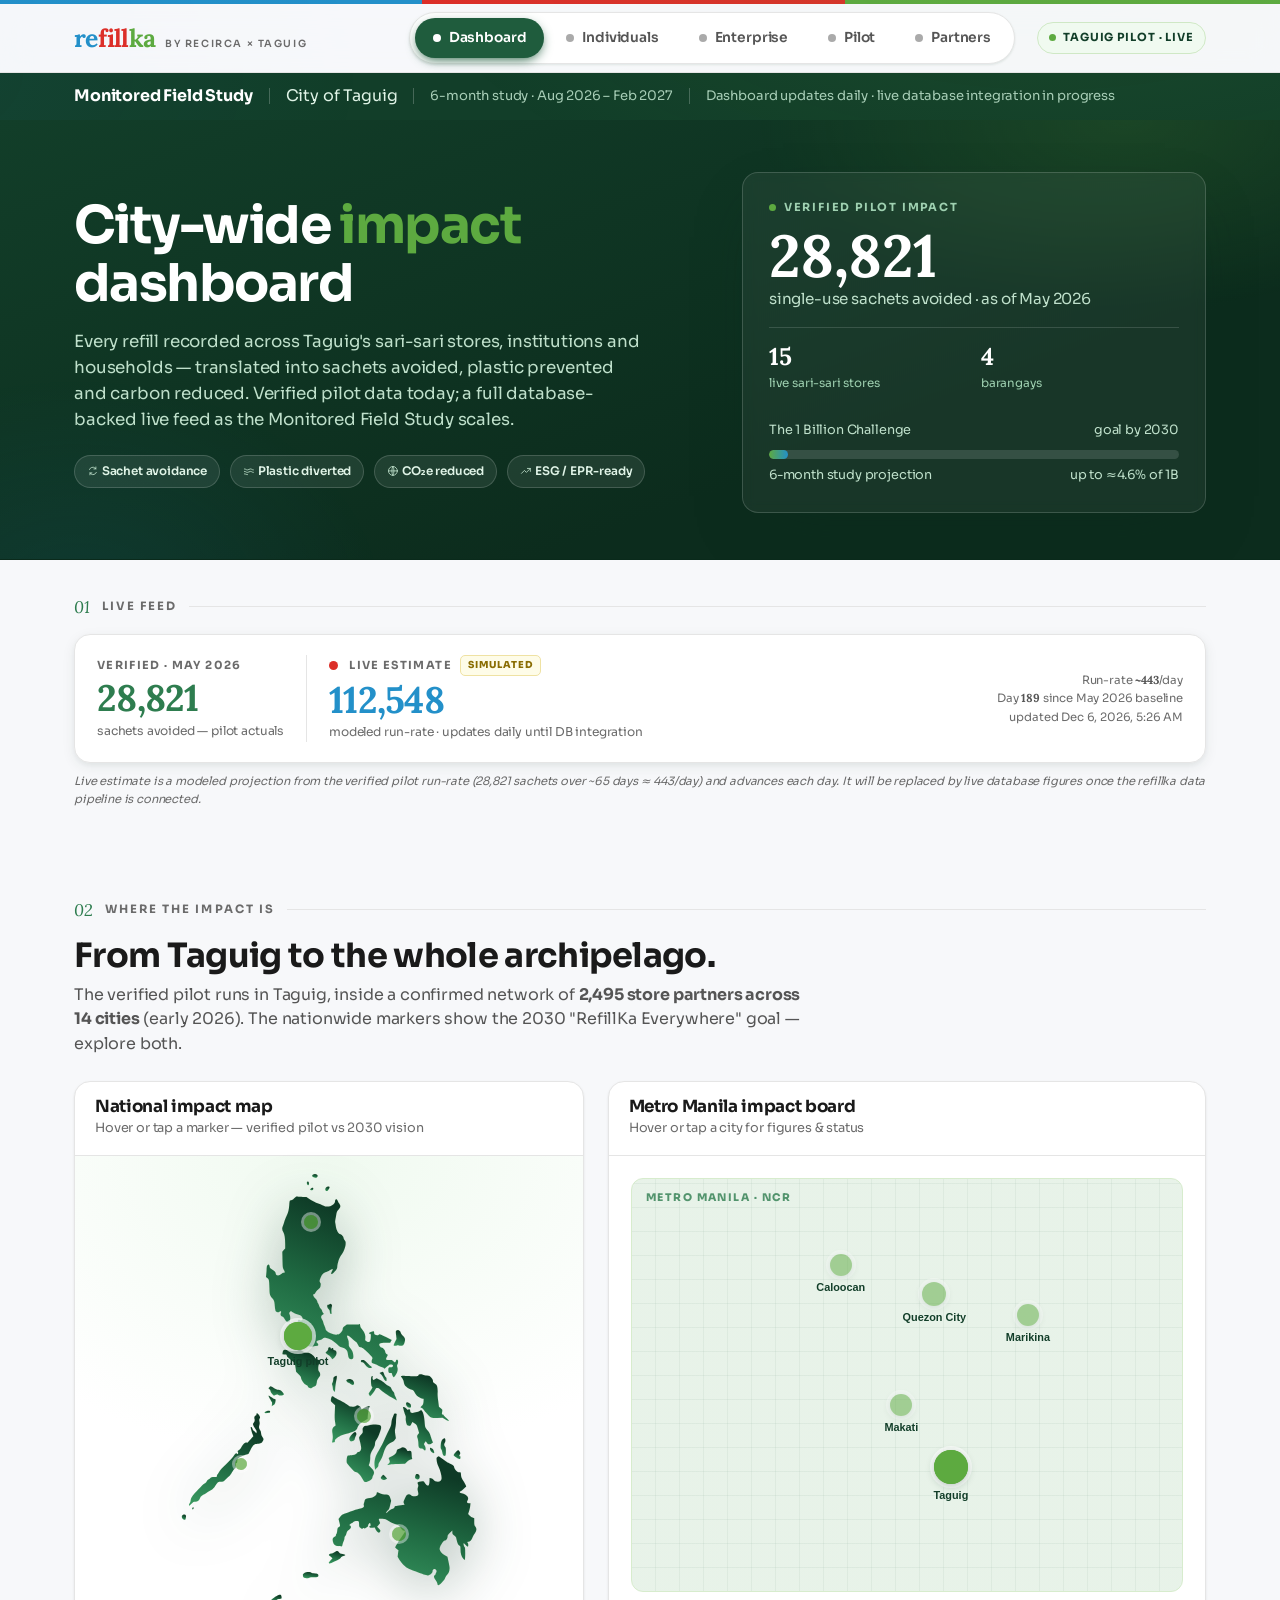
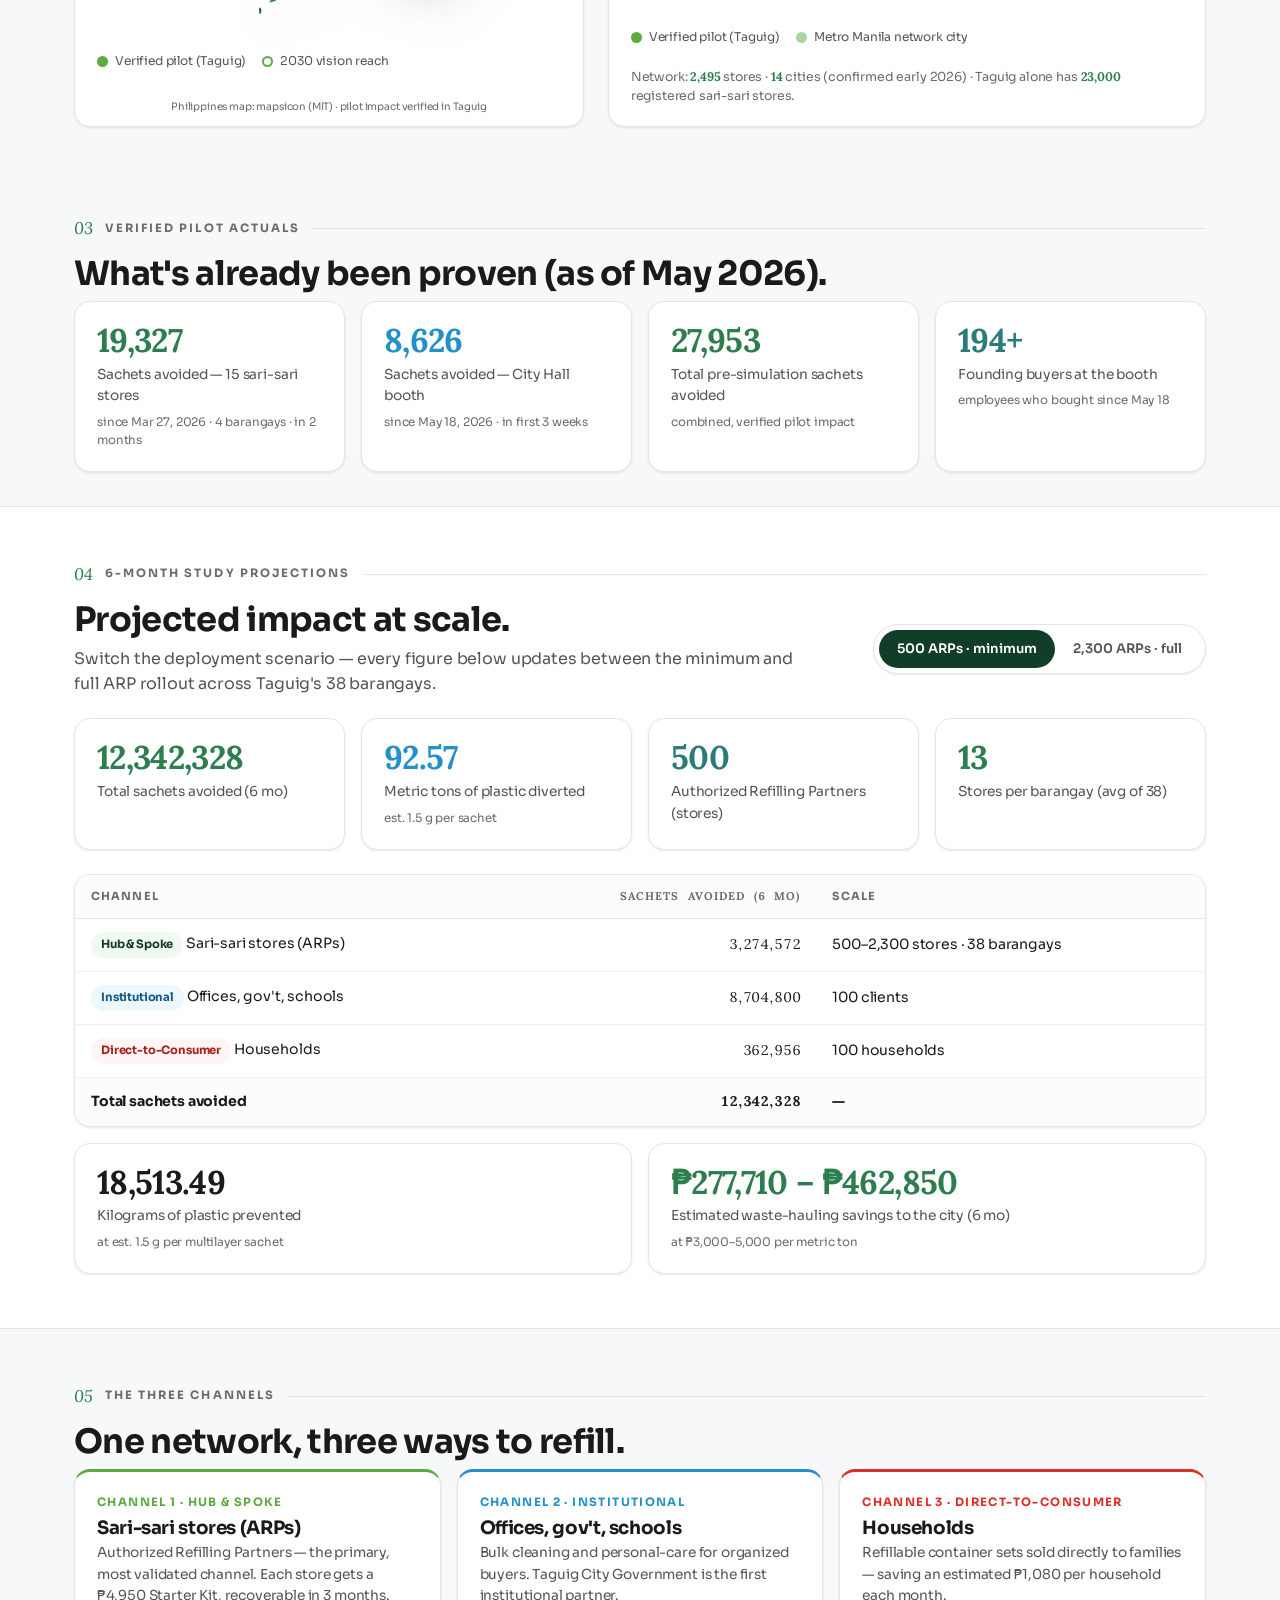
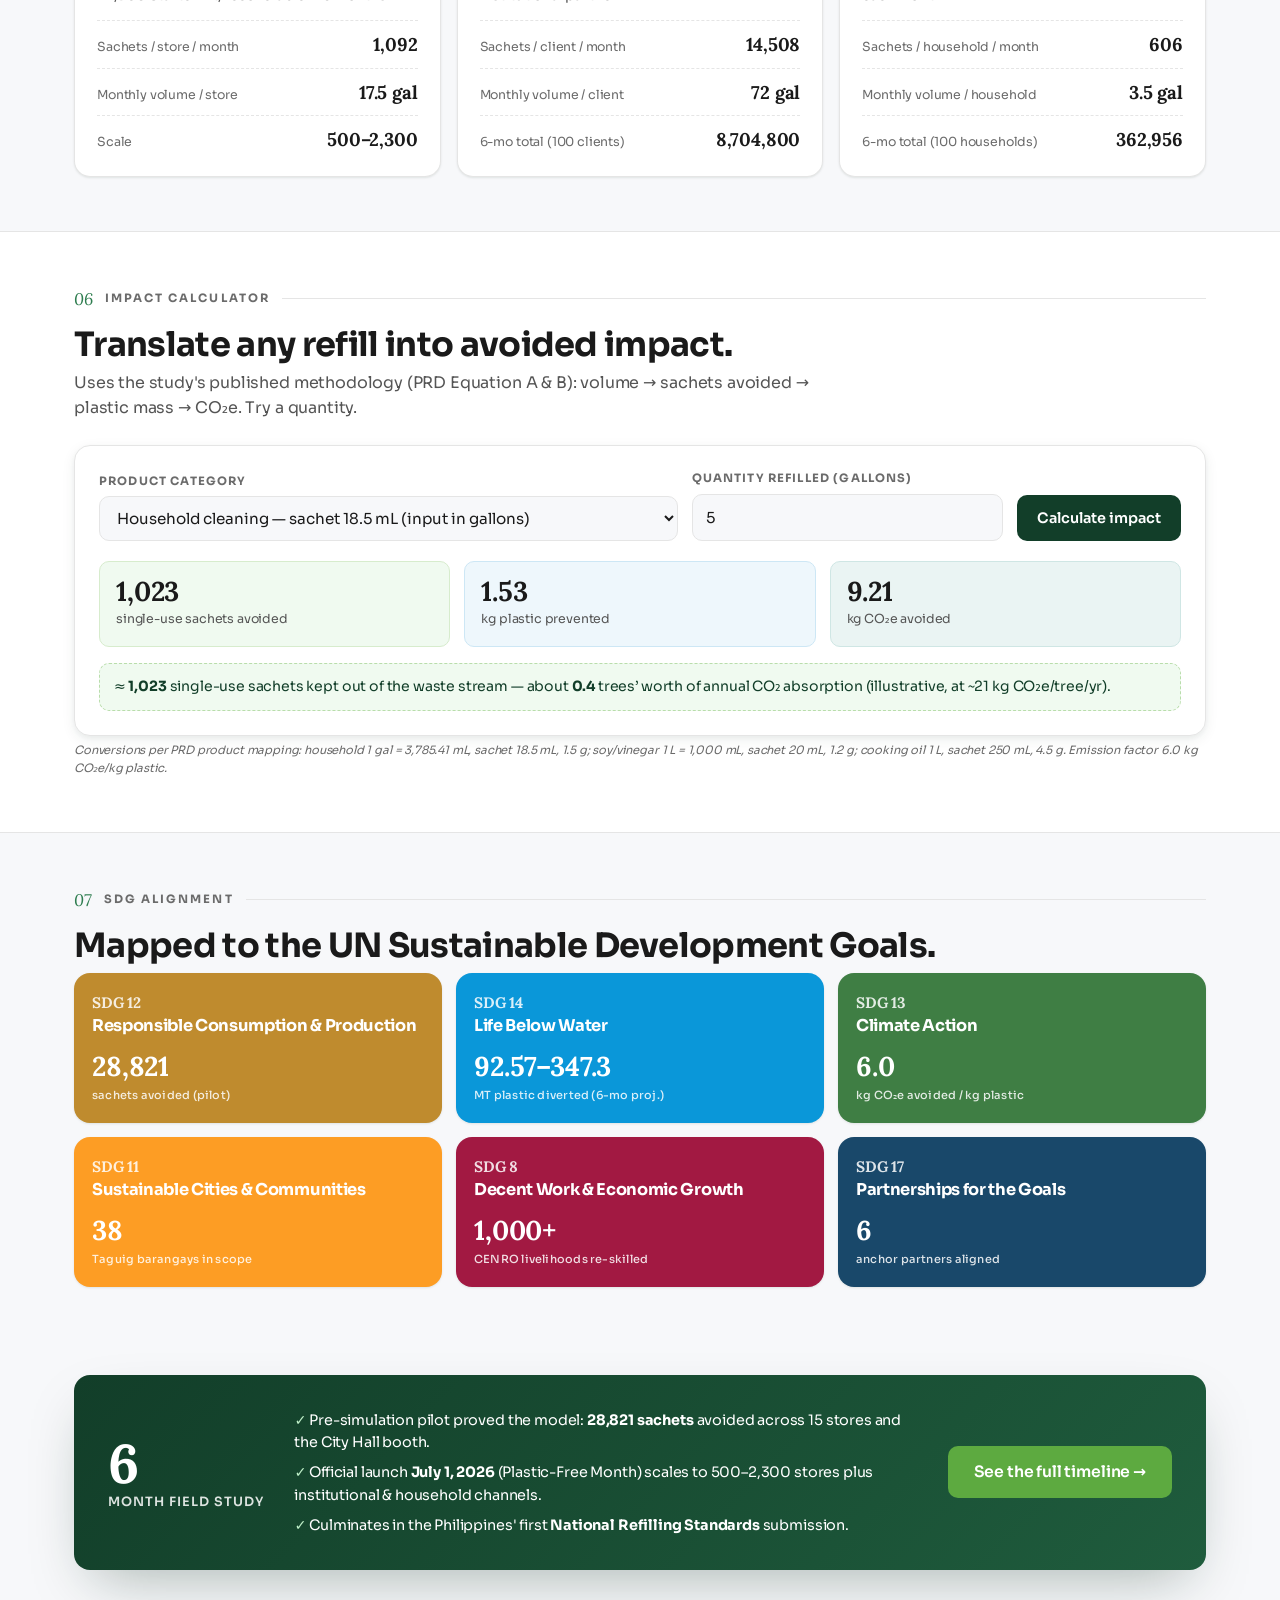
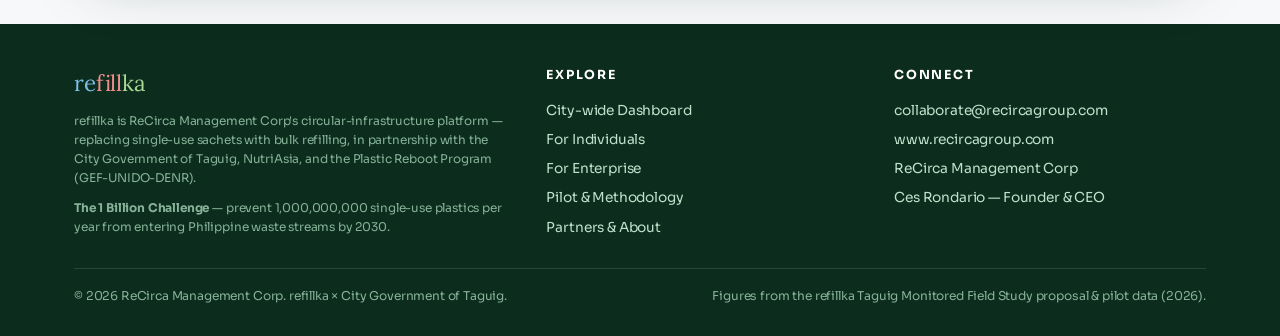
==== commit 6c056fb3: "Premium animated SVG map + crafted SVG icon set (replace raster + emoji) - Replace grayscale waterma" ====
--- a/dashboard.html
+++ b/dashboard.html
@@ -90,15 +90,13 @@
           <div class="map-card" data-reveal>
             <div class="mc-head"><h3>National impact map</h3><p>Hover or tap a marker — verified pilot vs 2030 vision</p></div>
             <figure class="nat-fig">
-              <div class="nat-img" data-ph-map>
-                <img src="assets/PH_Map.png" alt="Map of the Philippines showing the Taguig pilot and nationwide RefillKa Everywhere vision markers">
-              </div>
+              <div class="nat-img" data-ph-map></div>
             </figure>
             <div class="map-legend">
               <span class="lg"><i style="background:var(--green)"></i> Verified pilot (Taguig)</span>
               <span class="lg"><i style="border:2px solid var(--green); background:transparent"></i> 2030 vision reach</span>
             </div>
-            <p class="nat-credit">National outline map © Vemaps.com</p>
+            <p class="nat-credit">Philippines map: mapsicon (MIT) · pilot impact verified in Taguig</p>
           </div>
           <div class="map-card" data-reveal data-reveal-delay="120">
             <div class="mc-head"><h3>Metro Manila impact board</h3><p>Hover or tap a city for figures &amp; status</p></div>
@@ -308,6 +306,7 @@
     </div>
   </footer>
   <script src="data.js" defer></script>
+  <script src="phmap.js" defer></script>
   <script src="app.js" defer></script>
 </body>
 </html>
--- a/styles.css
+++ b/styles.css
@@ -432,11 +432,10 @@
 /* National locator (interactive) */
 .nat-fig { position:relative; padding:18px; text-align:center; flex:1;
   background:radial-gradient(120% 90% at 50% 0%, var(--green-l), #fff 70%); border-radius:0 0 var(--radius) var(--radius); }
-.nat-img { position:relative; display:inline-block; width:100%; max-width:380px; margin:0 auto; }
-.nat-img img { width:100%; display:block; filter:saturate(0); opacity:.6; }
-/* mask the in-image corner watermark subtly */
-.nat-img::after { content:""; position:absolute; right:0; bottom:0; width:34%; height:6%;
-  background:linear-gradient(90deg,transparent,#fff 70%); pointer-events:none; }
+.nat-img { position:relative; display:block; width:100%; max-width:440px; margin:0 auto; }
+.ph-svg { width:100%; height:auto; display:block; overflow:visible;
+  filter:drop-shadow(0 14px 28px rgba(15,59,39,.30)); }
+.ph-svg #phLand, .ph-svg use { transition:fill .3s; }
 @keyframes ping { 0%{transform:scale(1); opacity:.7;} 75%,100%{transform:scale(3.2); opacity:0;} }
 .ncr-marker { position:absolute; width:18px; height:18px; transform:translate(-50%,-50%); }
 .ncr-marker::before { content:""; position:absolute; inset:0; border-radius:50%; background:var(--green);
@@ -497,6 +496,15 @@
 .map-foot { padding:0 22px 20px; font-size:.78rem; color:var(--light); }
 .map-foot b { color:var(--green-soft); font-family:'Lora',serif; }
 
+/* ============================================================ Crafted SVG icons */
+.ic-svg { width:1.15em; height:1.15em; display:inline-block; vertical-align:-.16em;
+  stroke:currentColor; color:var(--green-deep); flex-shrink:0; }
+.card .ic .ic-svg { color:var(--green-deep); }
+.nav-card .nic .ic-svg { color:var(--c); width:1em; height:1em; }
+.value-list .v .vic .ic-svg, .ig .ic-svg { color:var(--green-deep); }
+.circa-card .leaf .ic-svg { color:#bfe6a8; }
+.hero .tag .ic-svg { color:#bfe0cb; width:1em; height:1em; }
+
 /* ============================================================ Responsive */
 @media (max-width:960px){
   .hero-grid,.split{grid-template-columns:1fr; gap:28px;}
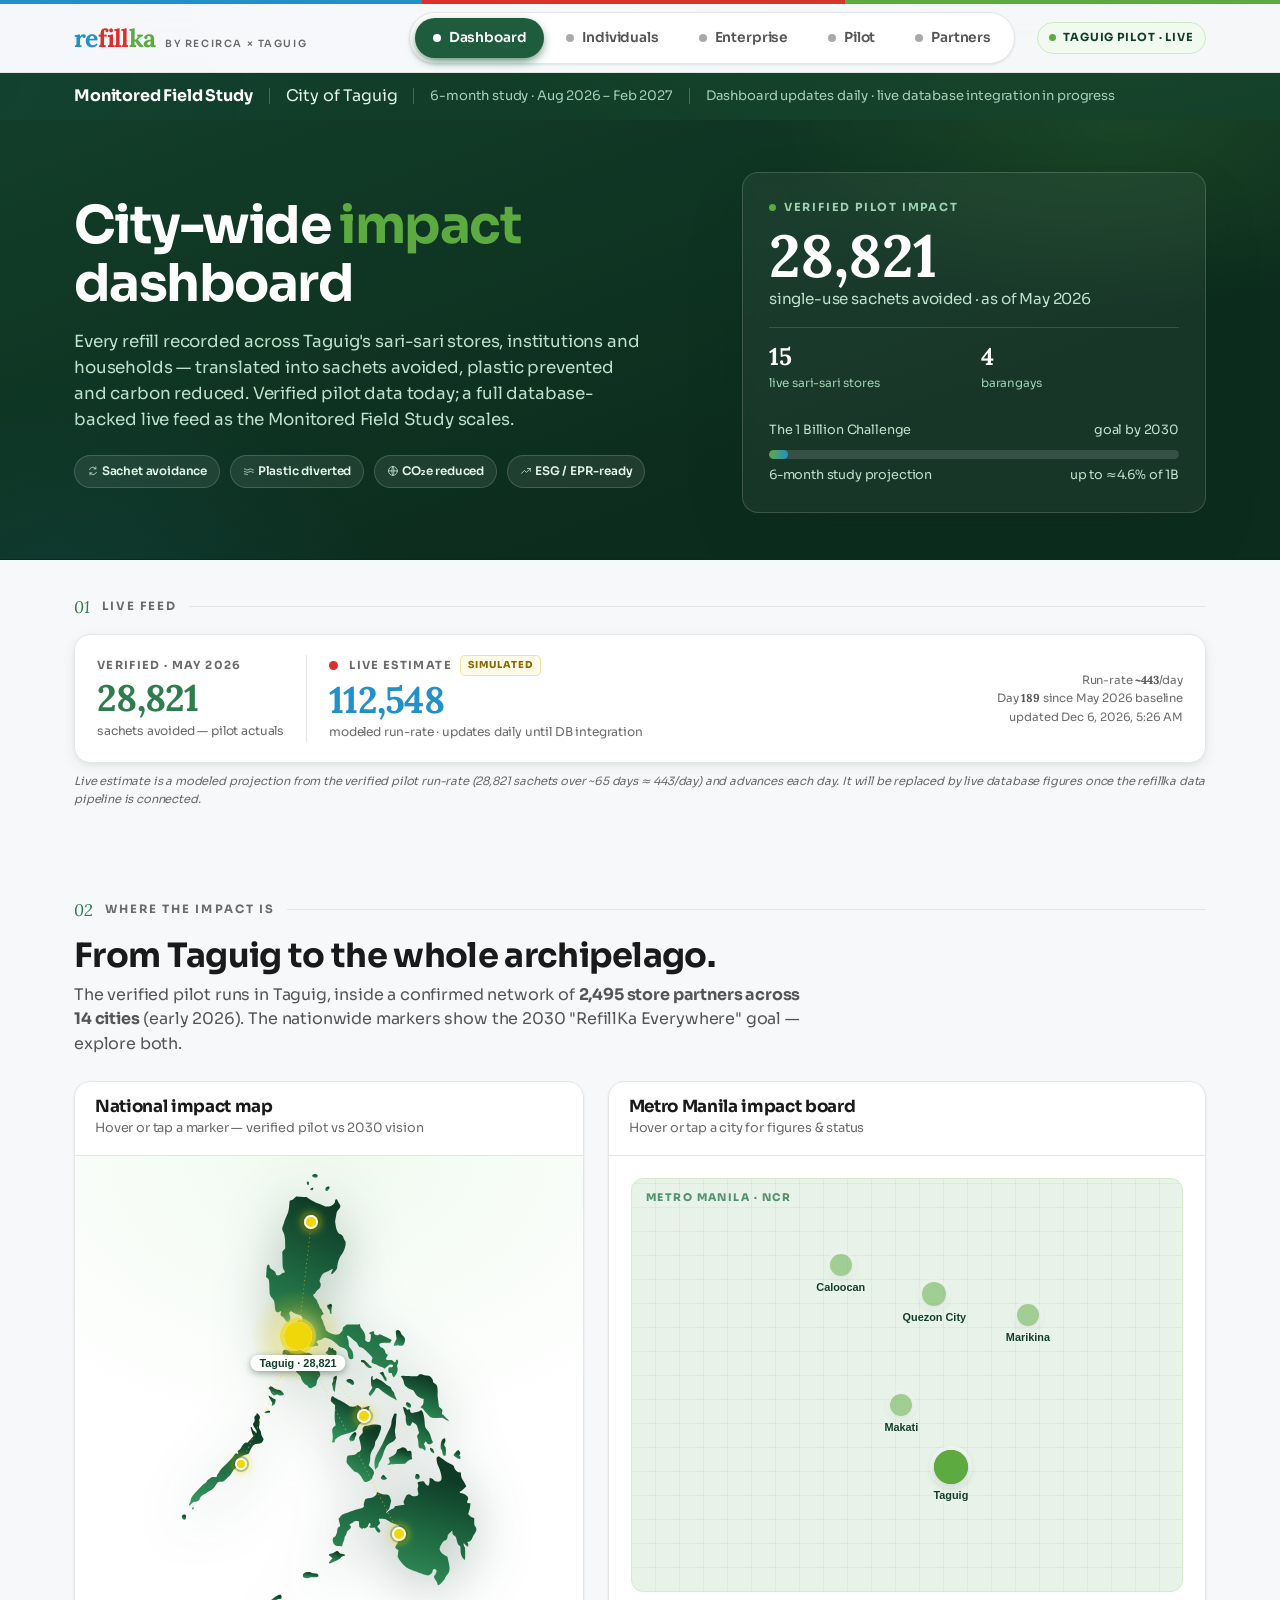
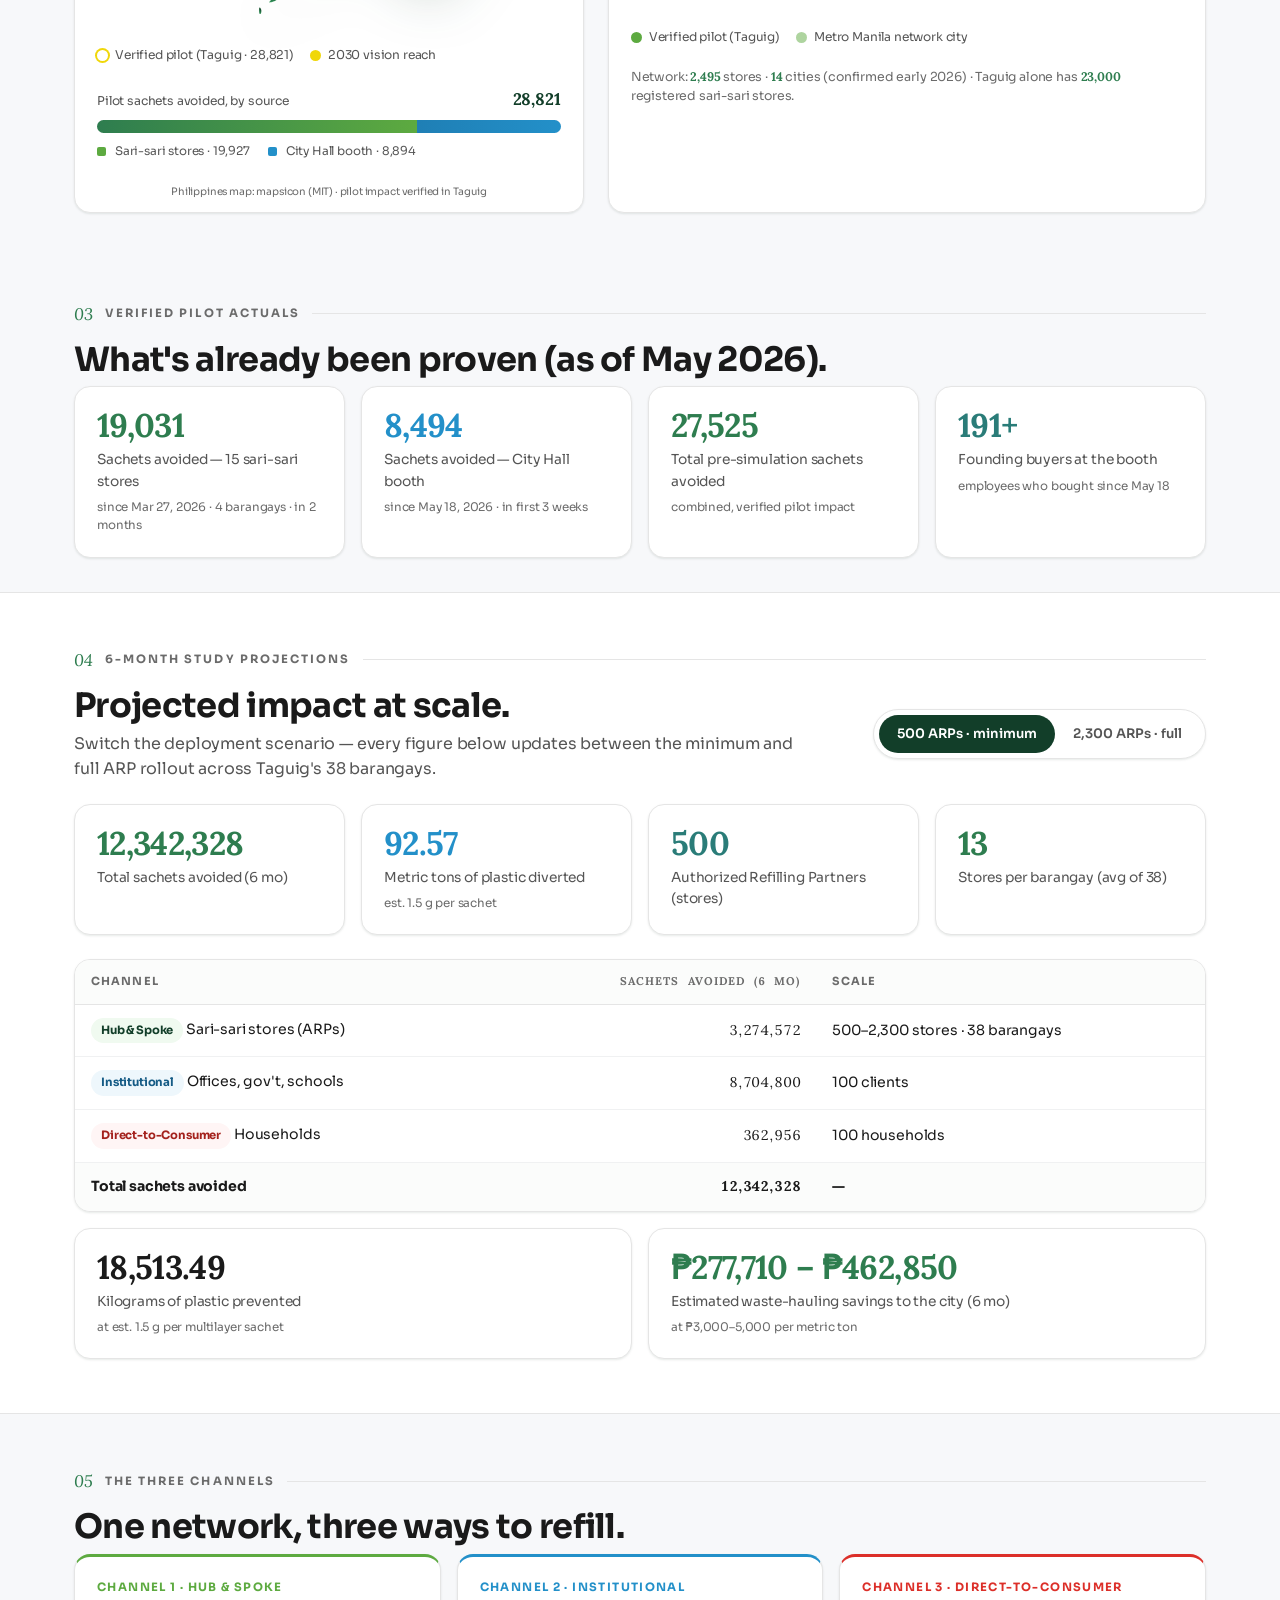
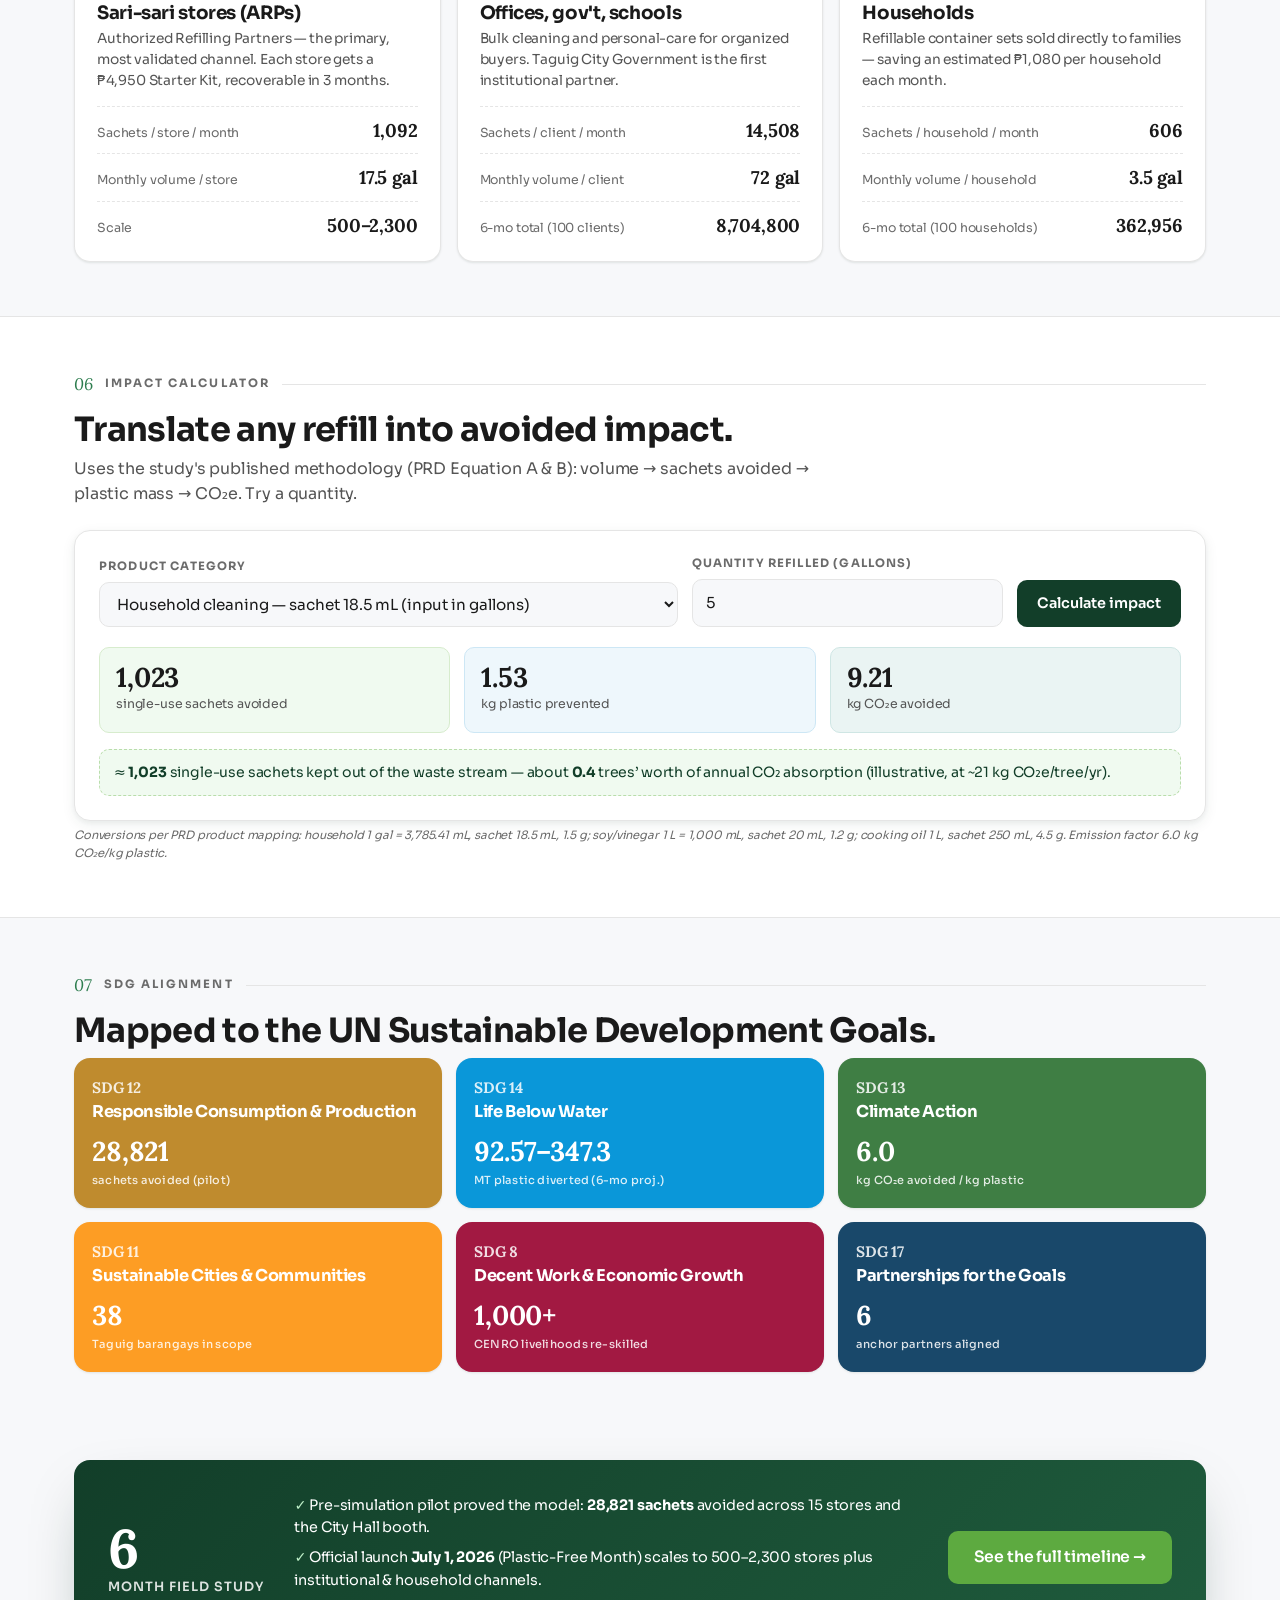
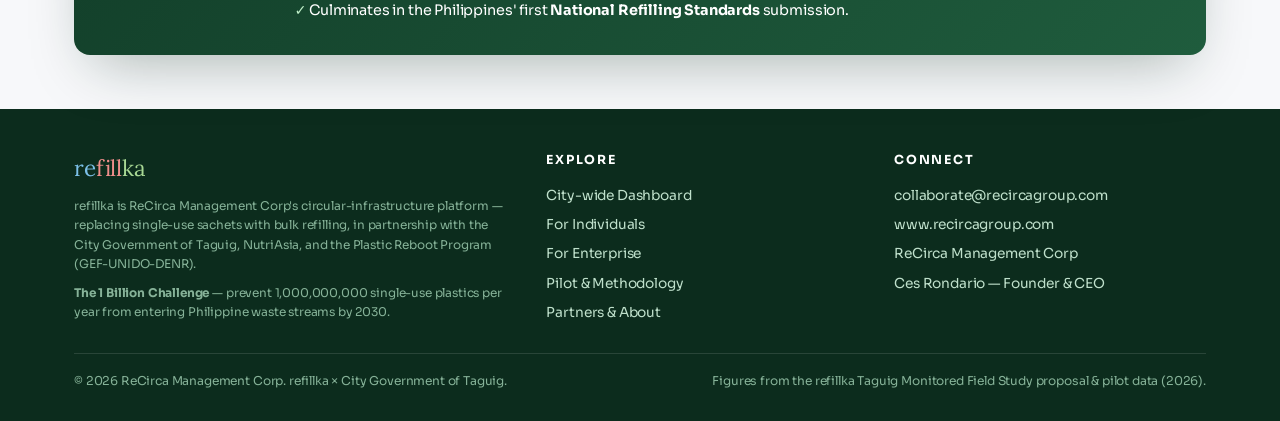
==== commit b1cb9895: "National map: high-contrast markers + network data-viz - Recolor national PH-map markers for visibil" ====
--- a/dashboard.html
+++ b/dashboard.html
@@ -93,8 +93,13 @@
               <div class="nat-img" data-ph-map></div>
             </figure>
             <div class="map-legend">
-              <span class="lg"><i style="background:var(--green)"></i> Verified pilot (Taguig)</span>
-              <span class="lg"><i style="border:2px solid var(--green); background:transparent"></i> 2030 vision reach</span>
+              <span class="lg"><i style="background:#fff; box-shadow:0 0 0 2px #F0D709"></i> Verified pilot (Taguig · 28,821)</span>
+              <span class="lg"><i style="background:#F0D709"></i> 2030 vision reach</span>
+            </div>
+            <div class="map-dataviz">
+              <div class="mdv-head"><span>Pilot sachets avoided, by source</span><b>28,821</b></div>
+              <div class="mdv-bar"><span class="seg a" style="width:69.1%"></span><span class="seg b" style="width:30.9%"></span></div>
+              <div class="mdv-legend"><span><i class="a"></i> Sari-sari stores · 19,927</span><span><i class="b"></i> City Hall booth · 8,894</span></div>
             </div>
             <p class="nat-credit">Philippines map: mapsicon (MIT) · pilot impact verified in Taguig</p>
           </div>
--- a/styles.css
+++ b/styles.css
@@ -449,6 +449,28 @@
 /* vision markers (national, illustrative) */
 .city-node.vision .blip { background:transparent; border:2px solid var(--green); box-shadow:0 0 0 3px rgba(255,255,255,.6); opacity:.7; }
 .city-node.vision .blip::after { content:""; position:absolute; inset:-2px; border-radius:50%; border:1px dashed rgba(93,170,64,.5); }
+
+/* national PH-map markers — high contrast on the dark-green silhouette */
+.nat-img .city-node.lead .blip { background:#fff;
+  box-shadow:0 0 0 4px rgba(240,215,9,.6), 0 0 16px 4px rgba(255,255,255,.45); }
+.nat-img .city-node.lead .blip::after { background:#F0D709; }
+.nat-img .city-node.vision .blip { background:#F0D709; border:2px solid #fffdf0; opacity:1;
+  box-shadow:0 0 0 2px rgba(18,62,41,.28), 0 0 10px 1px rgba(240,215,9,.85); }
+.nat-img .city-node.vision .blip::after { border-color:rgba(255,250,200,.7); }
+.nat-img .cn-name { color:var(--green-deep); background:#fff; padding:2px 9px; border-radius:99px;
+  box-shadow:0 2px 7px rgba(12,44,29,.4); font-weight:700; top:calc(100% + 7px); }
+
+/* map data-viz — sachets-avoided-by-source segmented bar */
+.map-dataviz { padding:2px 22px 16px; }
+.mdv-head { display:flex; justify-content:space-between; align-items:baseline; font-size:.76rem; color:var(--mid); margin-bottom:7px; }
+.mdv-head b { font-family:'Lora',serif; color:var(--green-deep); font-size:1.05rem; }
+.mdv-bar { display:flex; height:13px; border-radius:99px; overflow:hidden; background:#eef0f2; box-shadow:inset 0 1px 2px rgba(0,0,0,.07); }
+.mdv-bar .seg { height:100%; }
+.mdv-bar .seg.a { background:linear-gradient(90deg,var(--green-soft),var(--green)); }
+.mdv-bar .seg.b { background:linear-gradient(90deg,#1f7fb5,var(--blue)); }
+.mdv-legend { display:flex; gap:18px; margin-top:9px; font-size:.74rem; color:var(--mid); flex-wrap:wrap; }
+.mdv-legend i { display:inline-block; width:9px; height:9px; border-radius:2px; margin-right:6px; vertical-align:middle; }
+.mdv-legend i.a { background:var(--green); } .mdv-legend i.b { background:var(--blue); }
 
 /* Metro Manila interactive board */
 .metro-wrap { position:relative; padding:22px; }
